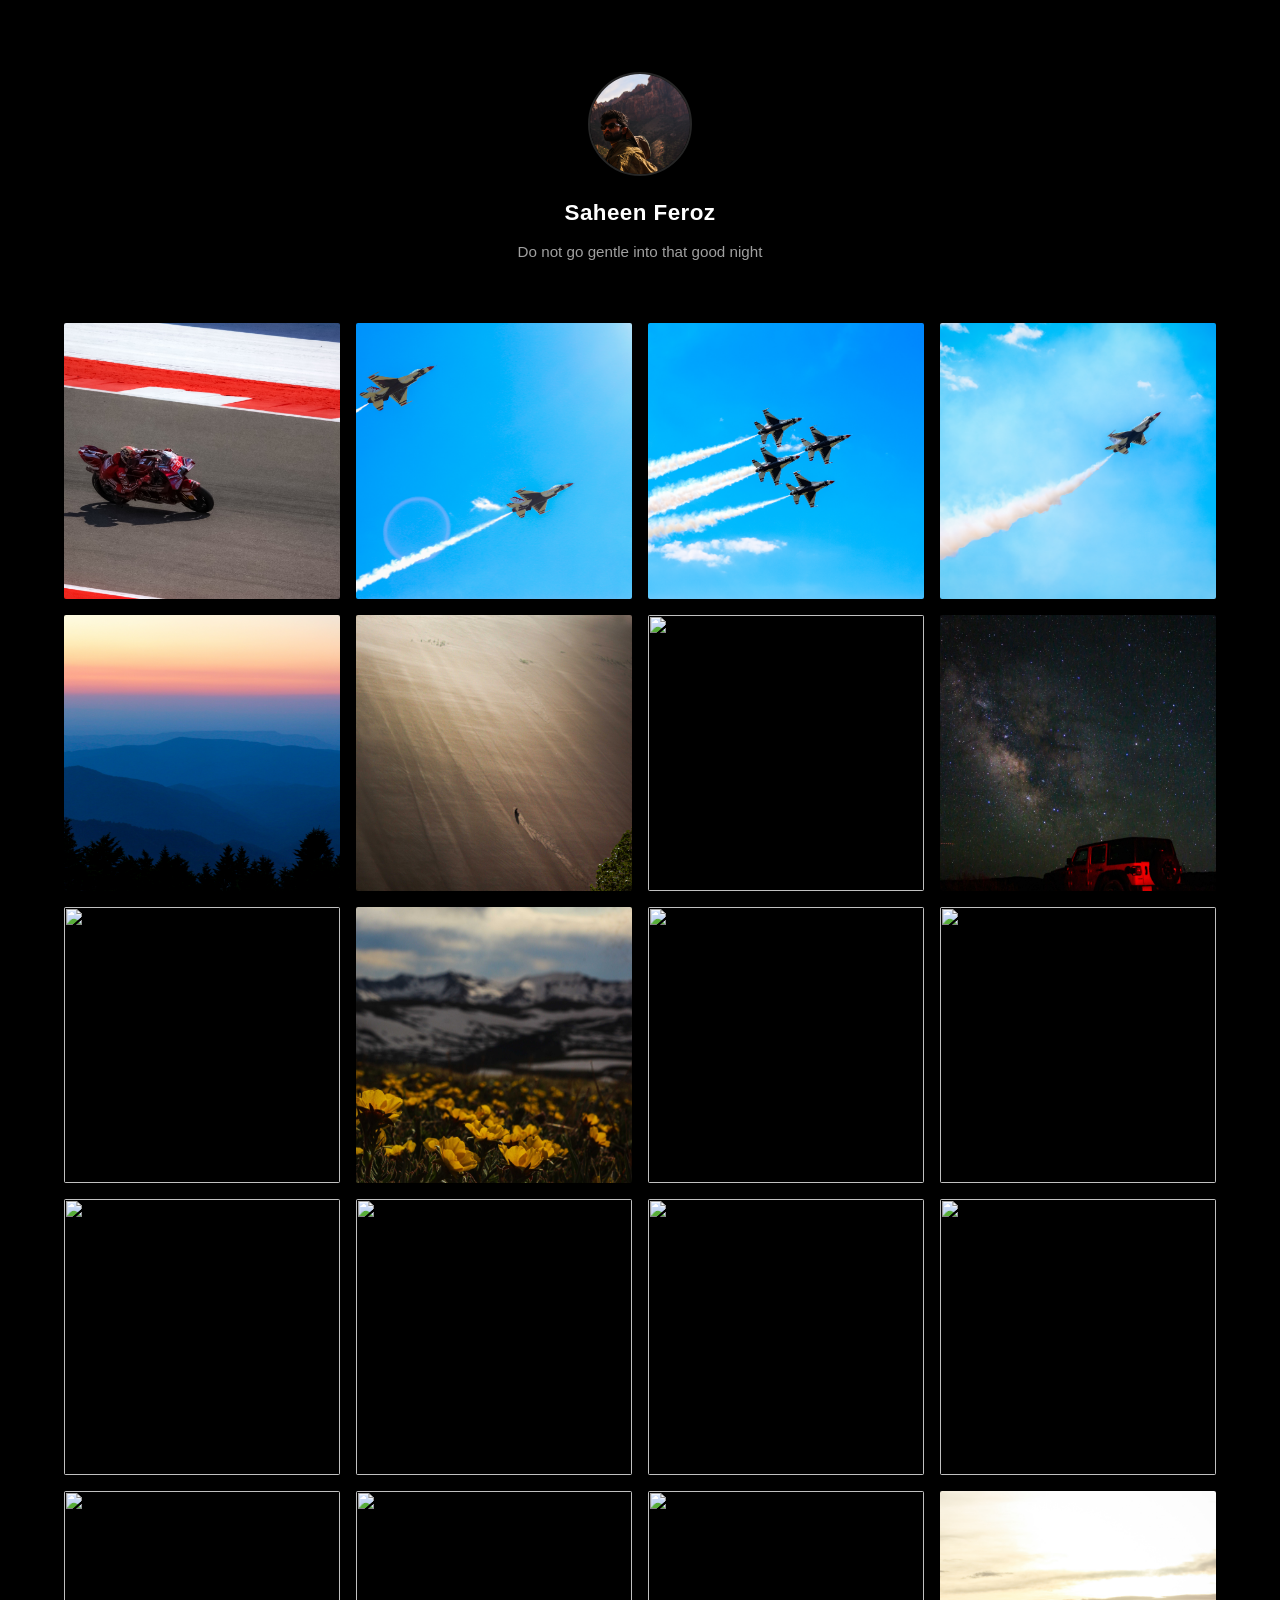
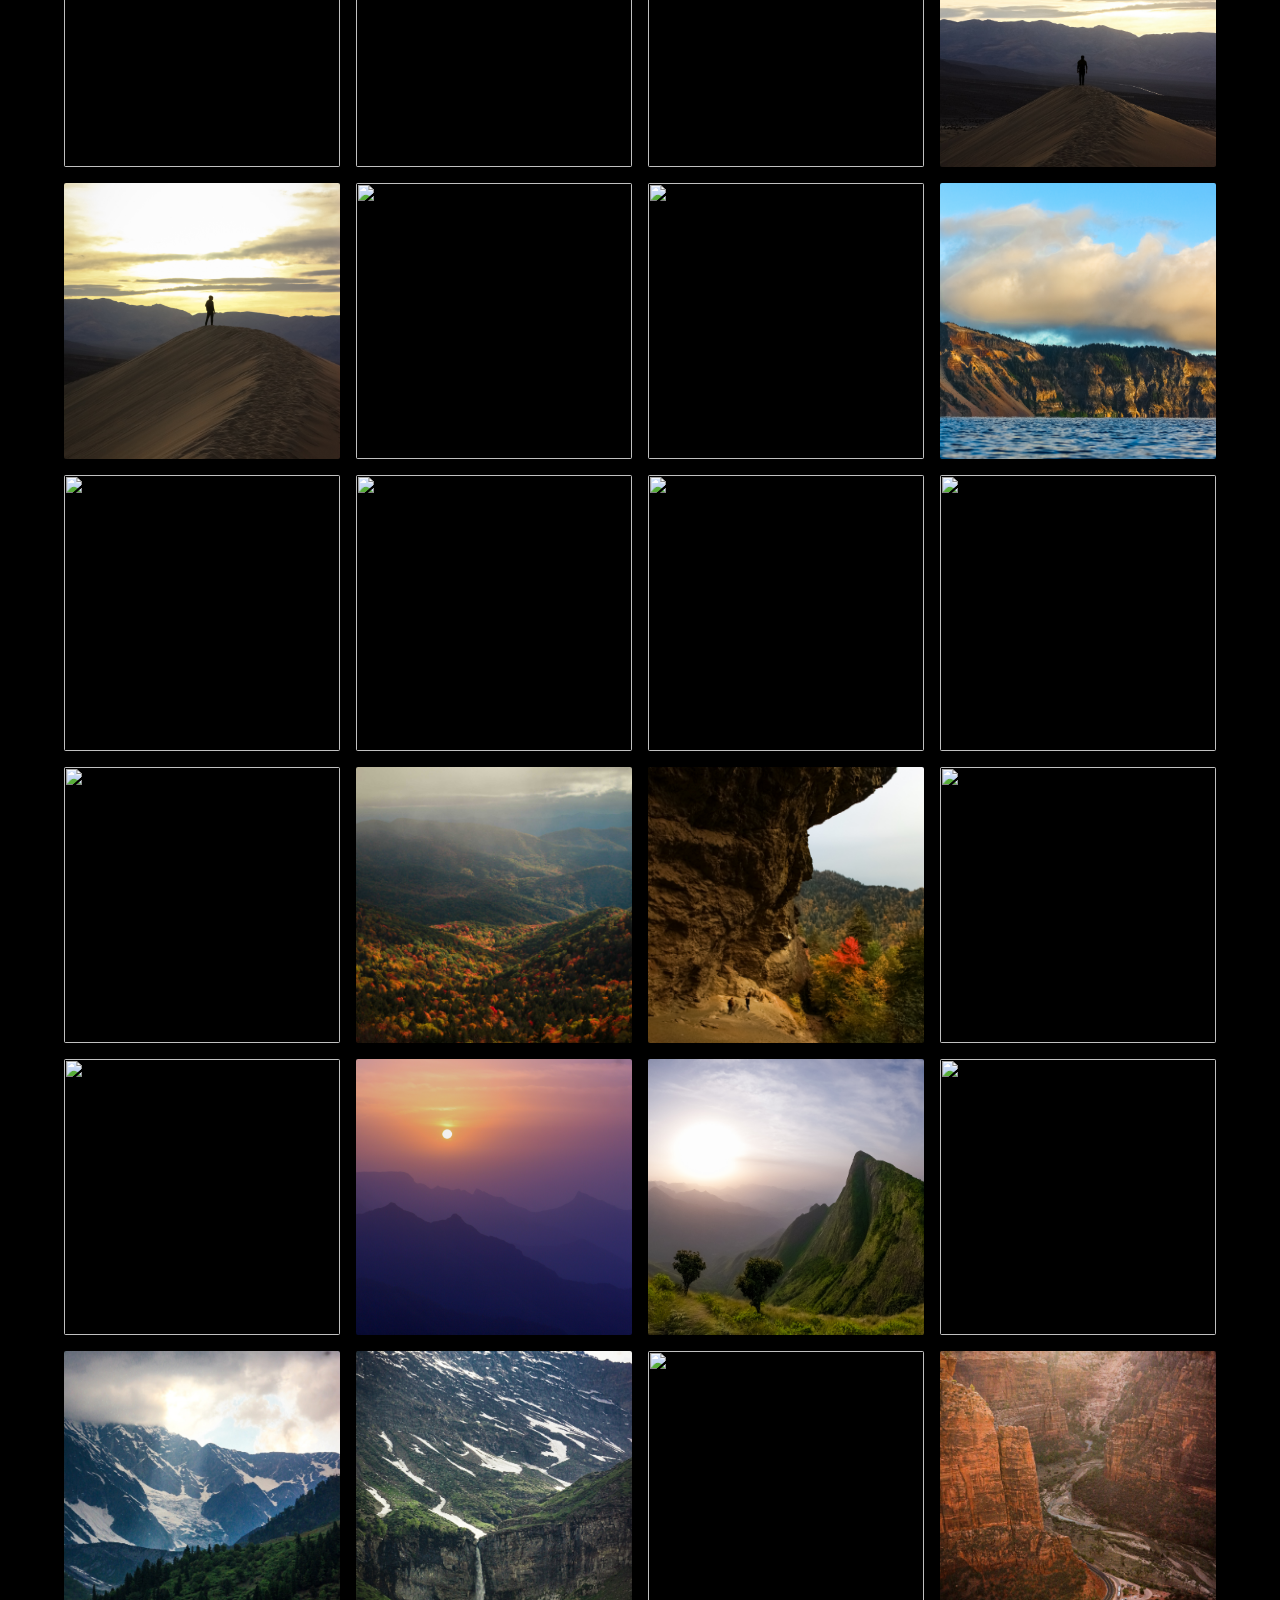
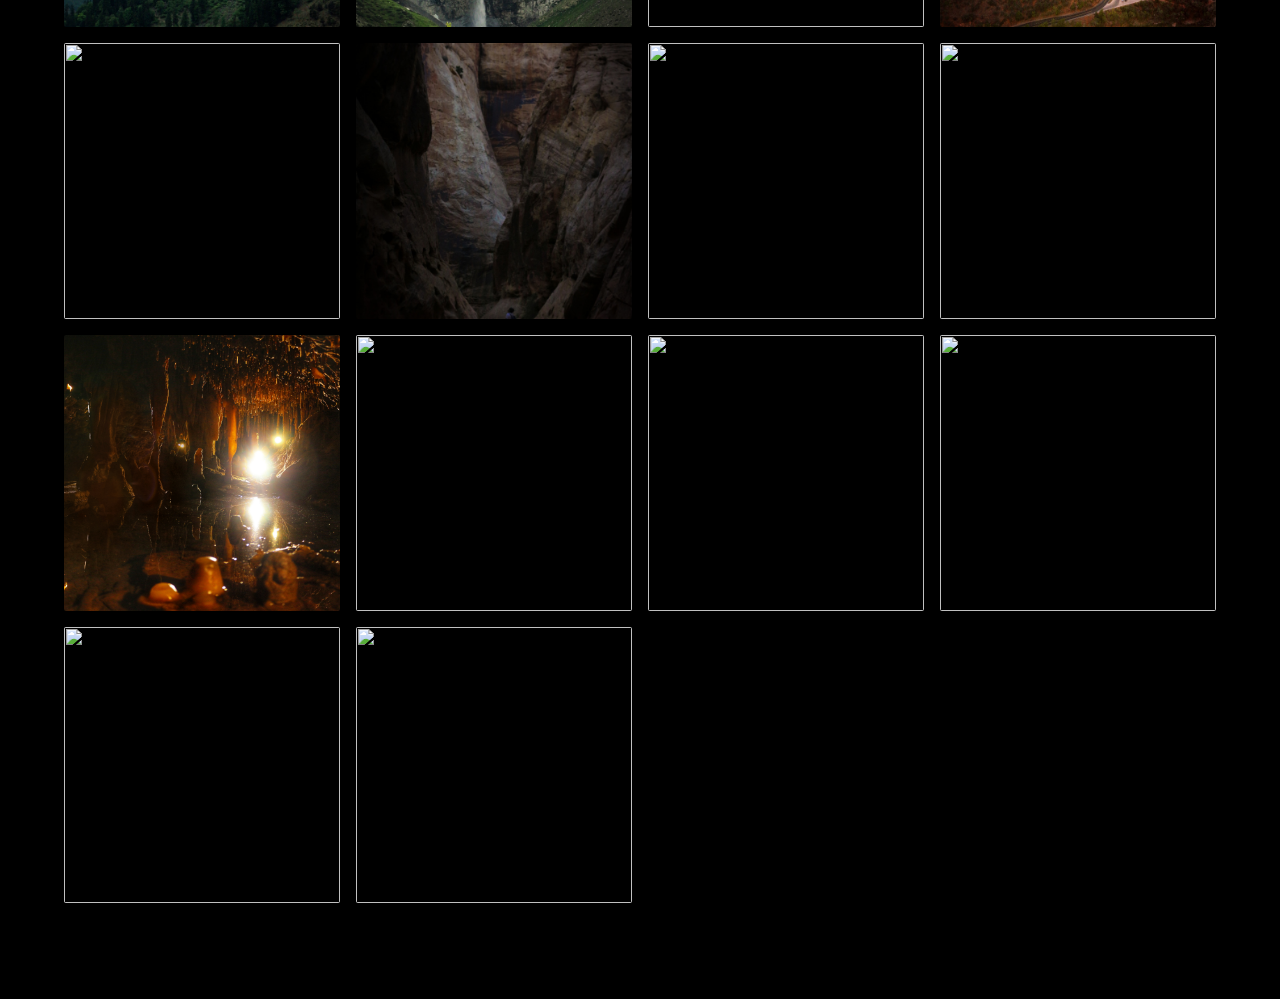
==== index.html @ 4313008b "Update lightbox caption to include 'is-empty' class" ====
<!DOCTYPE html>
<html lang="en">
<head>
  <meta charset="UTF-8">
  <meta name="viewport" content="width=device-width, initial-scale=1.0">
  <title>Photography Portfolio</title>
  <link rel="stylesheet" href="style.css">
</head>
<body>

  <header class="profile-header">
    <img class="avatar" id="avatar" src="" alt="Profile photo">
    <h1 class="name" id="profile-name"></h1>
    <p class="tagline" id="profile-tagline"></p>
  </header>

  <main>
    <div class="photo-grid" id="photo-grid"></div>
  </main>

  <div class="lightbox" id="lightbox" role="dialog" aria-modal="true" aria-label="Photo viewer">
    <button class="lightbox-close" id="lightbox-close" aria-label="Close">&times;</button>
    <button class="lightbox-nav lightbox-prev" id="lightbox-prev" aria-label="Previous photo">&#8249;</button>
    <button class="lightbox-nav lightbox-next" id="lightbox-next" aria-label="Next photo">&#8250;</button>
    <div class="lightbox-content">
      <img class="lightbox-img" id="lightbox-img" src="" alt="">
      <div class="lightbox-details">
        <p class="lightbox-caption is-empty" id="lightbox-caption"></p>
        <div class="lightbox-meta">
          <span class="lightbox-location" id="lightbox-location">
            <svg class="pin-icon" viewBox="0 0 24 24" fill="none" stroke="currentColor" stroke-width="2" stroke-linecap="round" stroke-linejoin="round"><path d="M21 10c0 7-9 13-9 13s-9-6-9-13a9 9 0 0 1 18 0z"/><circle cx="12" cy="10" r="3"/></svg>
            <span id="lightbox-location-text"></span>
          </span>
          <span class="lightbox-date" id="lightbox-date"></span>
        </div>
      </div>
    </div>
  </div>

  <script src="script.js"></script>
</body>
</html>
---- style.css ----
*,
*::before,
*::after {
  margin: 0;
  padding: 0;
  box-sizing: border-box;
}

:root {
  --cols: 3;
  --grid-gap: 16px;
  --page-gutter: 24px;
  --bg: #000000;
  --text-primary: #ffffff;
  --text-secondary: #a0a0a0;
  --lightbox-bg: rgba(0, 0, 0, 0.95);
}

html {
  scroll-behavior: smooth;
}

body {
  background-color: var(--bg);
  color: var(--text-primary);
  font-family: -apple-system, BlinkMacSystemFont, "Segoe UI", Roboto,
    Helvetica, Arial, sans-serif;
  line-height: 1.5;
  min-height: 100vh;
  -webkit-font-smoothing: antialiased;
}

/* ---- Profile Header ---- */

.profile-header {
  display: flex;
  flex-direction: column;
  align-items: center;
  padding: 72px var(--page-gutter) 52px;
  max-width: 1200px;
  margin-inline: auto;
  width: 100%;
  text-align: center;
}

.avatar {
  width: 104px;
  height: 104px;
  border-radius: 50%;
  object-fit: cover;
  border: 2px solid rgba(255, 255, 255, 0.15);
  margin-bottom: 20px;
}

.name {
  font-size: 1.4rem;
  font-weight: 600;
  letter-spacing: 0.02em;
}

.tagline {
  font-size: 0.95rem;
  color: var(--text-secondary);
  margin-top: 10px;
  max-width: 28em;
  text-align: center;
  line-height: 1.55;
}

/* ---- Photo Grid ---- */

main {
  max-width: 1200px;
  margin: 0 auto;
  padding: 8px var(--page-gutter) 96px;
}

.photo-grid {
  display: grid;
  grid-template-columns: repeat(var(--cols), 1fr);
  gap: var(--grid-gap);
}

.grid-item {
  position: relative;
  aspect-ratio: 1 / 1;
  overflow: hidden;
  cursor: pointer;
  border-radius: 2px;
}

.grid-item img {
  width: 100%;
  height: 100%;
  object-fit: cover;
  display: block;
  opacity: 0;
  transition: opacity 0.5s ease, transform 0.2s ease, filter 0.2s ease;
}

.grid-item.is-loaded img {
  opacity: 1;
}

.grid-item:hover img {
  transform: scale(1.03);
  filter: brightness(1.15);
}

@media (prefers-reduced-motion: reduce) {
  .grid-item img {
    opacity: 1;
    transition: transform 0.2s ease, filter 0.2s ease;
  }
}

/* ---- Lightbox ---- */

.lightbox {
  position: fixed;
  inset: 0;
  z-index: 1000;
  background: var(--lightbox-bg);
  display: flex;
  align-items: center;
  justify-content: center;
  overflow-y: auto;
  overscroll-behavior: contain;
  padding: 56px 16px 32px;
  opacity: 0;
  visibility: hidden;
  transition: opacity 0.25s ease, visibility 0.25s ease;
}

.lightbox.active {
  opacity: 1;
  visibility: visible;
}

.lightbox-content {
  display: flex;
  flex-direction: column;
  align-items: center;
  max-width: 90vw;
  width: min(100%, 90vw);
  flex-shrink: 0;
}

.lightbox-img {
  max-width: 90vw;
  /* Leave room for caption + location/date below (lightbox scrolls if needed) */
  max-height: min(68vh, calc(100dvh - 200px));
  object-fit: contain;
  border-radius: 2px;
  user-select: none;
}

.lightbox-details {
  display: flex;
  flex-direction: column;
  align-items: center;
  gap: 0;
  text-align: center;
  margin-top: 20px;
  padding: 0 20px 8px;
  max-width: 640px;
  width: 100%;
  flex-shrink: 0;
}

.lightbox-caption {
  font-size: 1.05rem;
  font-weight: 500;
  line-height: 1.45;
  color: var(--text-primary);
  margin: 0 0 12px;
  width: 100%;
}

.lightbox-caption.is-empty {
  display: none;
}

.lightbox-meta {
  display: flex;
  align-items: center;
  justify-content: center;
  flex-wrap: wrap;
  gap: 12px 20px;
  color: var(--text-secondary);
  font-size: 0.85rem;
}

.lightbox-location {
  display: inline-flex;
  align-items: center;
  gap: 5px;
}

.pin-icon {
  width: 14px;
  height: 14px;
  flex-shrink: 0;
}

.lightbox-close {
  position: absolute;
  top: 20px;
  right: 24px;
  background: none;
  border: none;
  color: var(--text-primary);
  font-size: 2rem;
  cursor: pointer;
  z-index: 1010;
  line-height: 1;
  opacity: 0.7;
  transition: opacity 0.15s ease;
  padding: 4px 8px;
}

.lightbox-close:hover {
  opacity: 1;
}

.lightbox-nav {
  position: absolute;
  top: 50%;
  transform: translateY(-50%);
  background: none;
  border: none;
  color: var(--text-primary);
  font-size: 3rem;
  cursor: pointer;
  z-index: 1010;
  opacity: 0.5;
  transition: opacity 0.15s ease;
  padding: 8px 16px;
  line-height: 1;
  user-select: none;
}

.lightbox-nav:hover {
  opacity: 1;
}

.lightbox-prev {
  left: 12px;
}

.lightbox-next {
  right: 12px;
}

/* ---- Responsive ---- */

@media (max-width: 1199px) {
  .photo-grid {
    --cols: min(var(--cols-cfg, 3), 3);
  }
}

@media (max-width: 899px) {
  .photo-grid {
    --cols: 2;
  }
}

@media (max-width: 599px) {
  :root {
    --page-gutter: 18px;
    --grid-gap: 14px;
  }

  .photo-grid {
    --cols: 1;
  }

  .profile-header {
    padding: 48px var(--page-gutter) 40px;
    text-align: center;
  }

  .avatar {
    width: 96px;
    height: 96px;
    margin-bottom: 18px;
  }

  .name {
    font-size: 1.2rem;
  }

  main {
    padding: 4px var(--page-gutter) 72px;
  }

  .lightbox-nav {
    font-size: 2rem;
    padding: 8px 10px;
  }

  .lightbox-img {
    max-height: min(52vh, calc(100dvh - 220px));
  }
}

/* Hide scrollbar when lightbox is open */
body.lightbox-open {
  overflow: hidden;
}
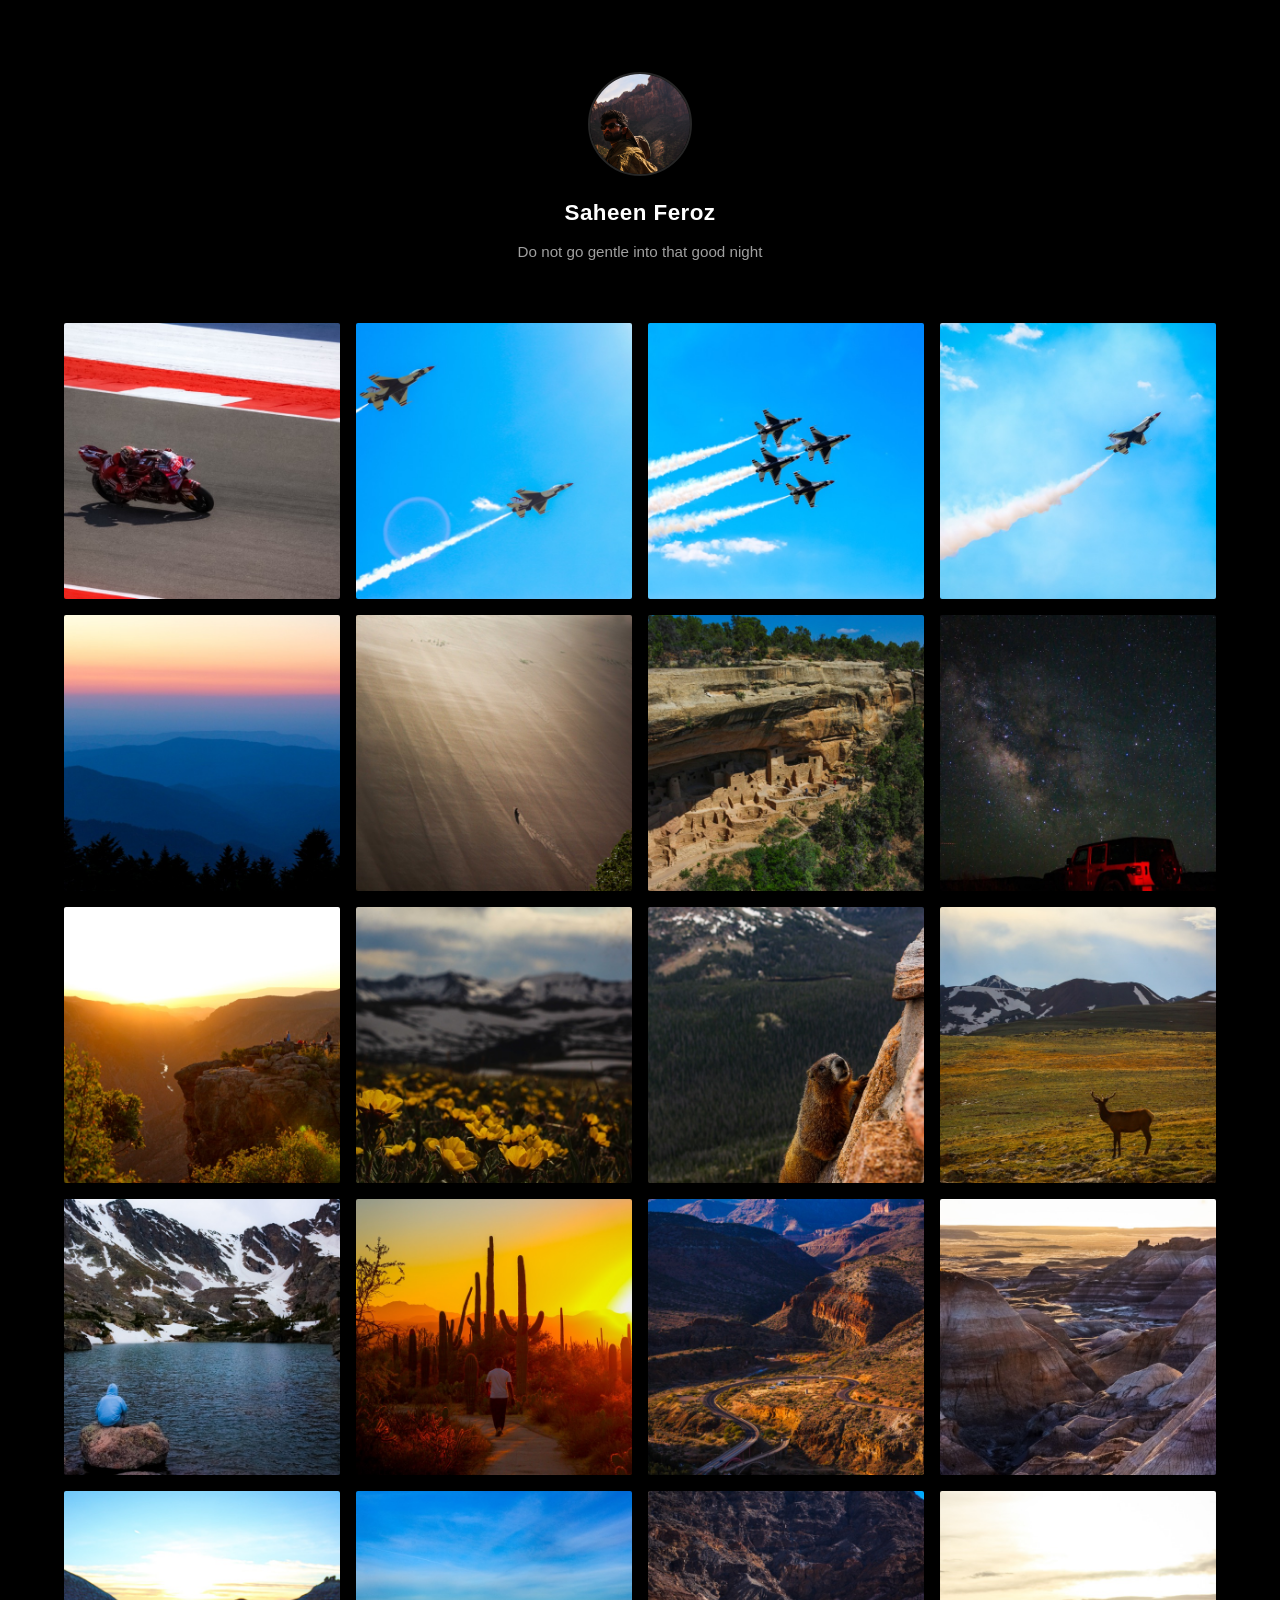
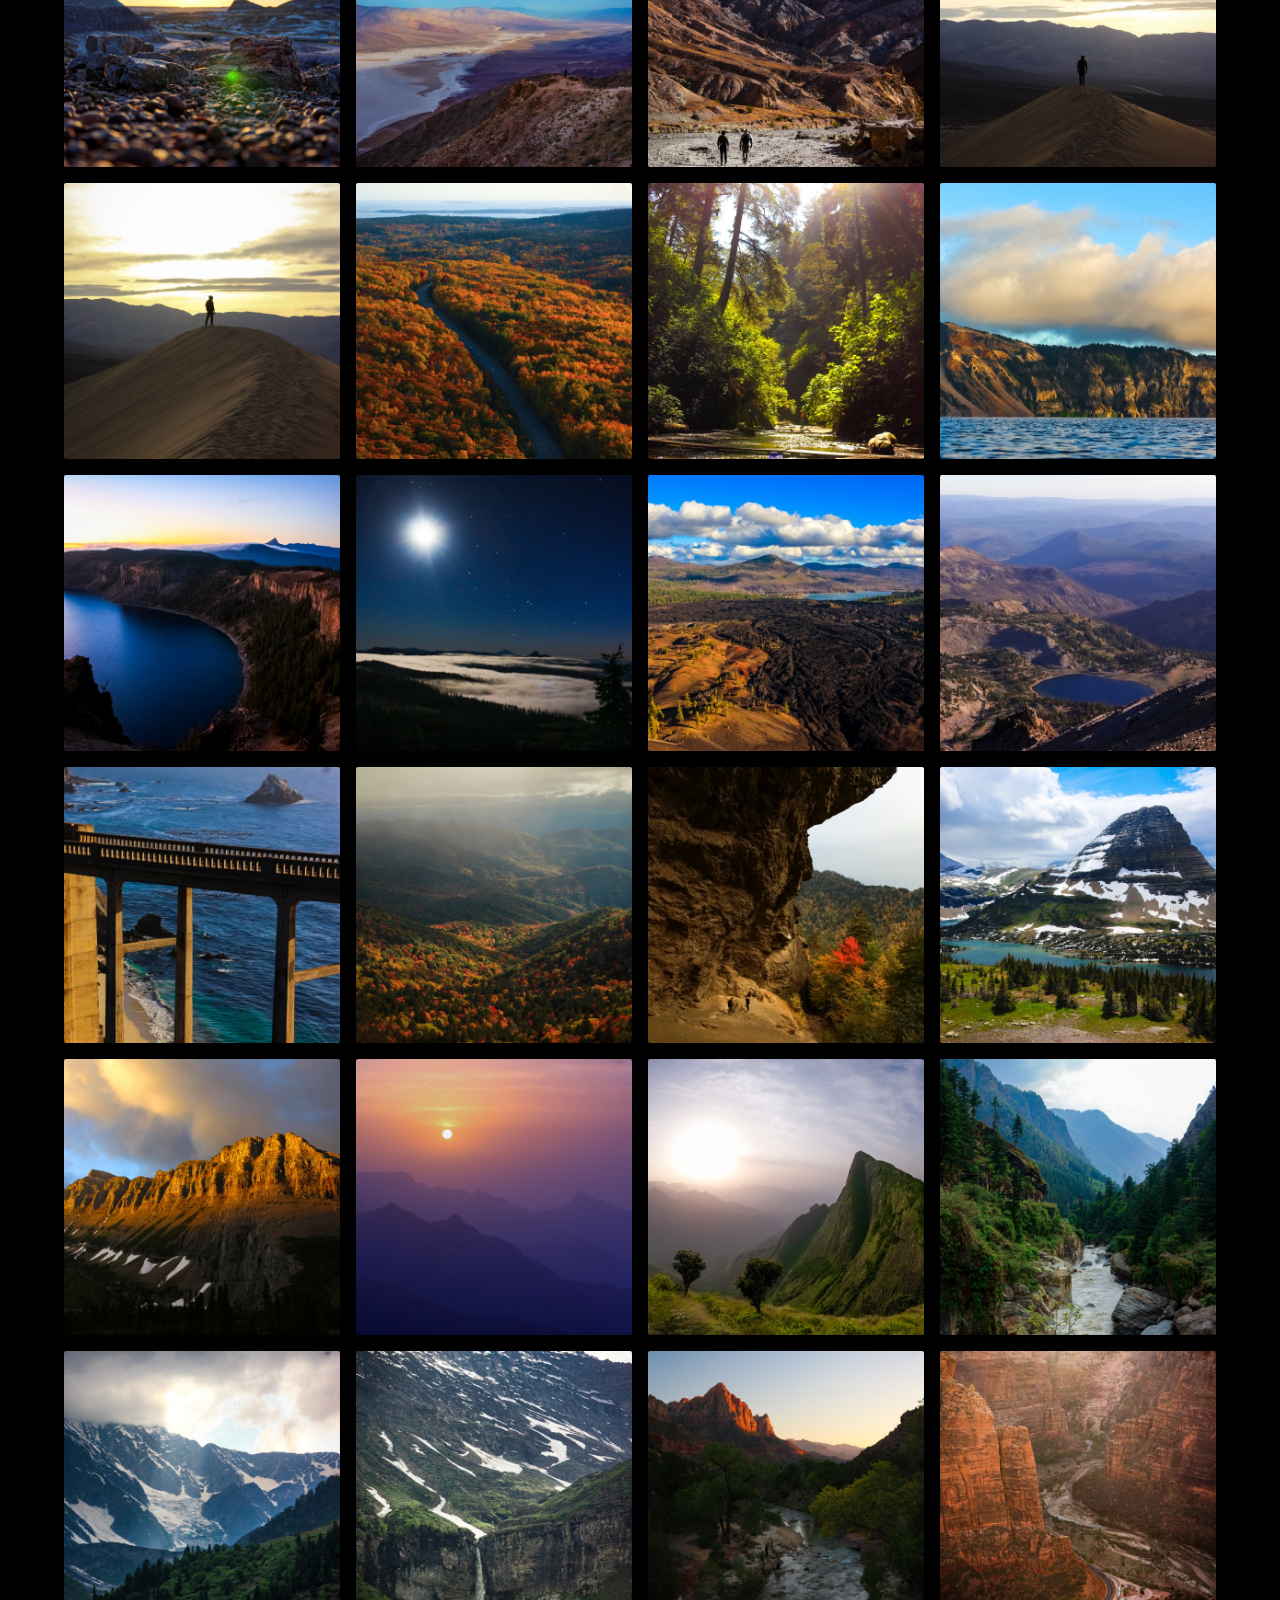
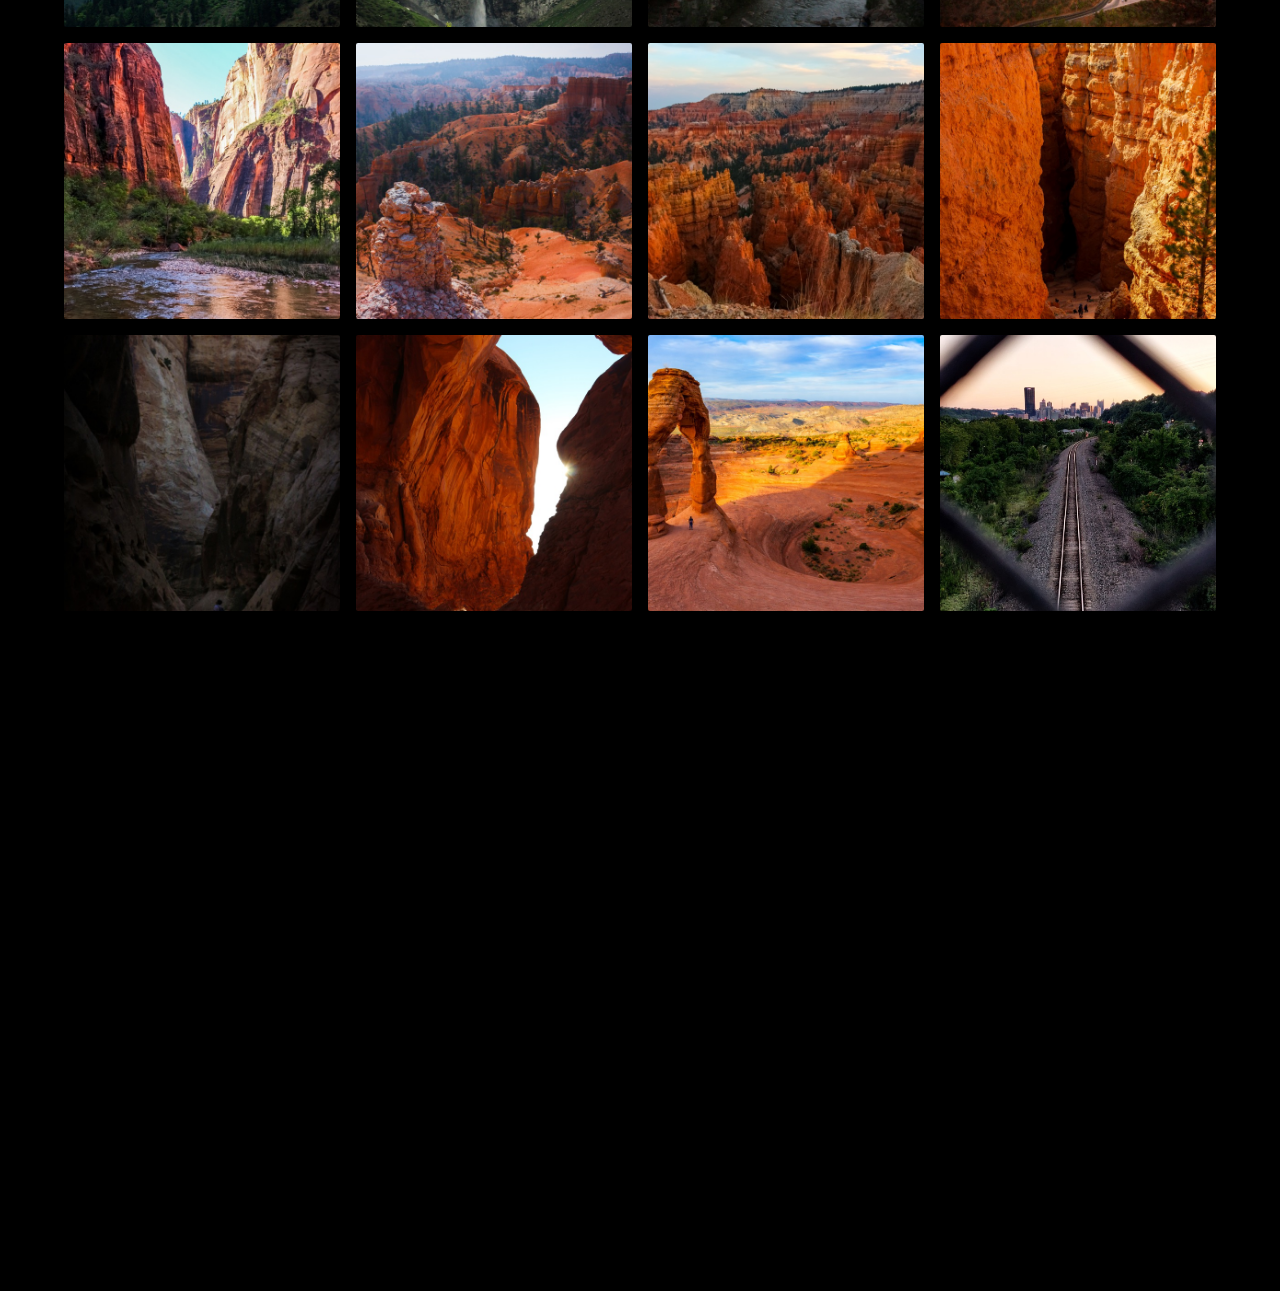
==== commit 562c80aa: "Add Google site verification meta tag" ====
--- a/index.html
+++ b/index.html
@@ -3,6 +3,7 @@
 <head>
   <meta charset="UTF-8">
   <meta name="viewport" content="width=device-width, initial-scale=1.0">
+  <meta name="google-site-verification" content="91hWo-KLIf22Oe8DgepBPAW7Q3AsirZHLwAqaSBdHmA" />
   <title>Photography Portfolio</title>
   <link rel="stylesheet" href="style.css">
 </head>
--- a/style.css
+++ b/style.css
@@ -95,10 +95,11 @@
   object-fit: cover;
   display: block;
   opacity: 0;
-  transition: opacity 0.5s ease, transform 0.2s ease, filter 0.2s ease;
-}
-
-.grid-item.is-loaded img {
+  transition: opacity 0.55s ease, transform 0.2s ease, filter 0.2s ease;
+}
+
+/* Fade in once the image has loaded *and* the tile has entered the viewport */
+.grid-item.is-loaded.is-revealed img {
   opacity: 1;
 }
 
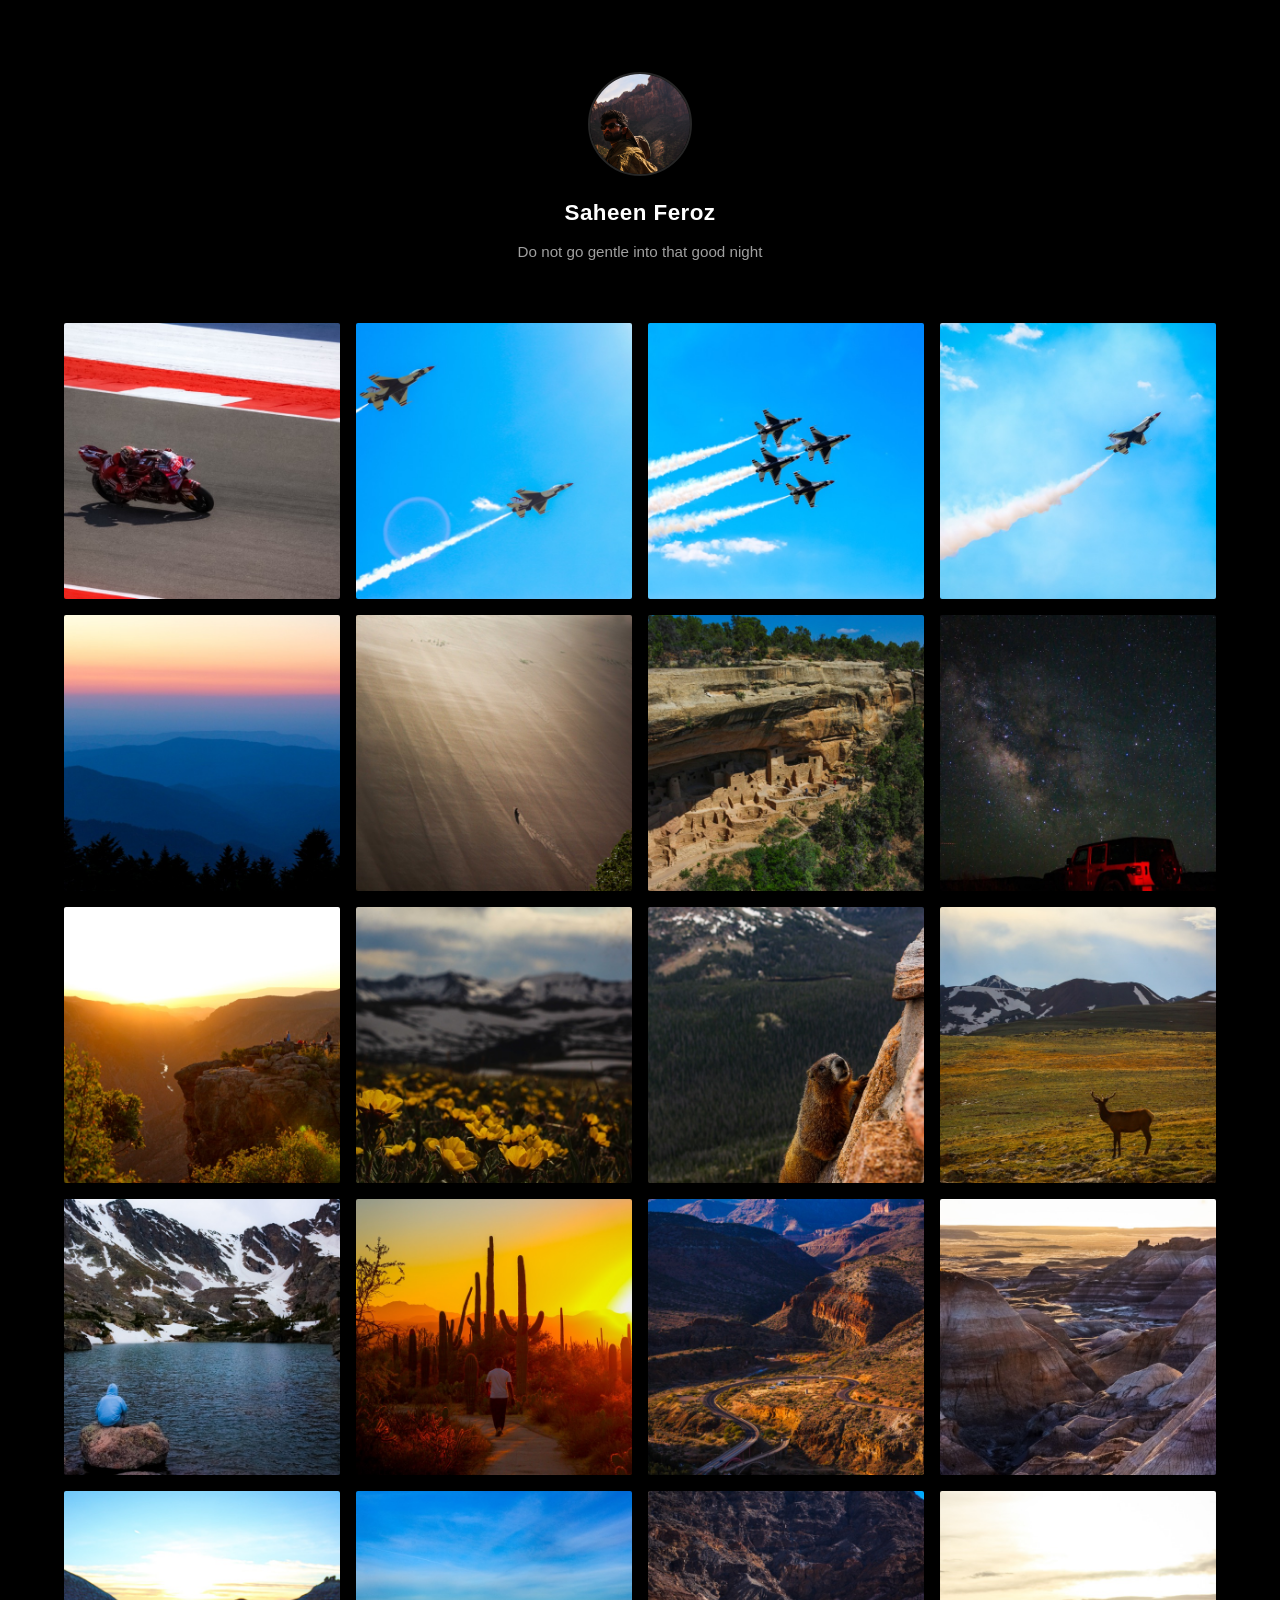
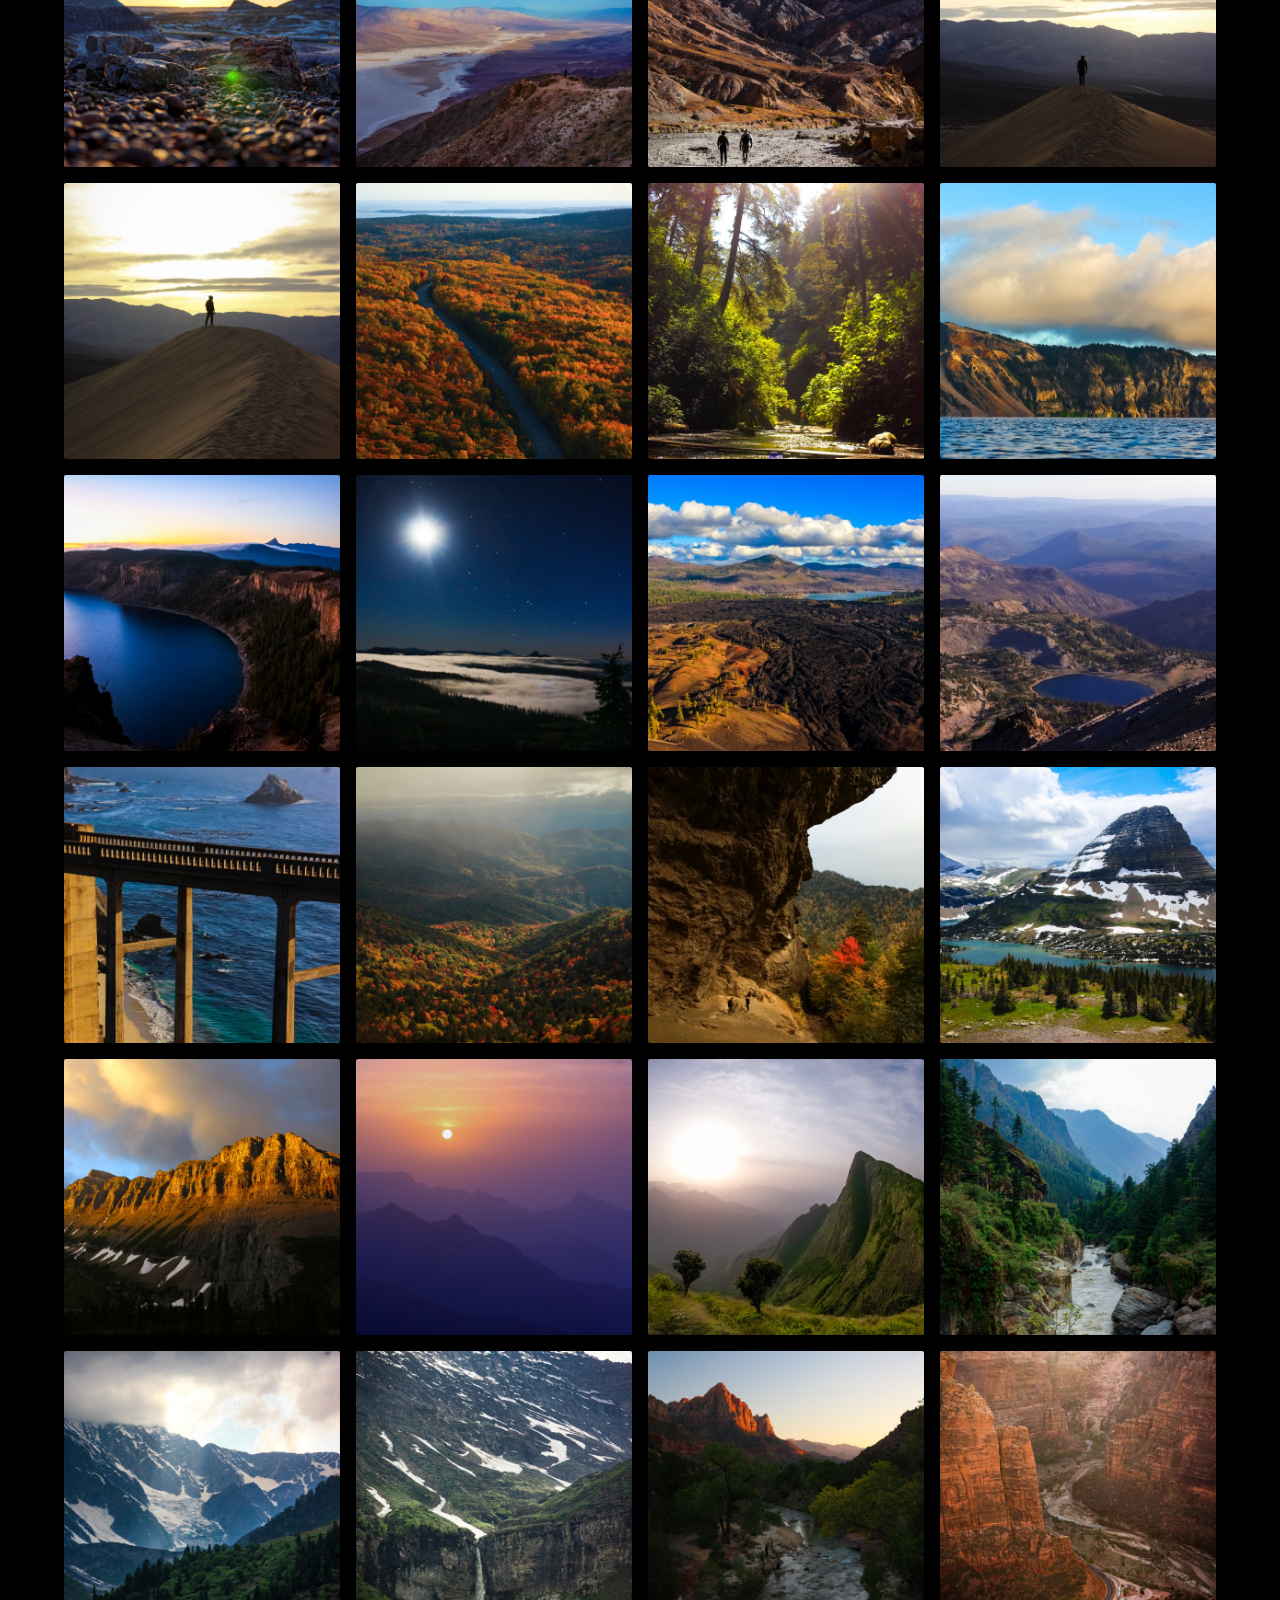
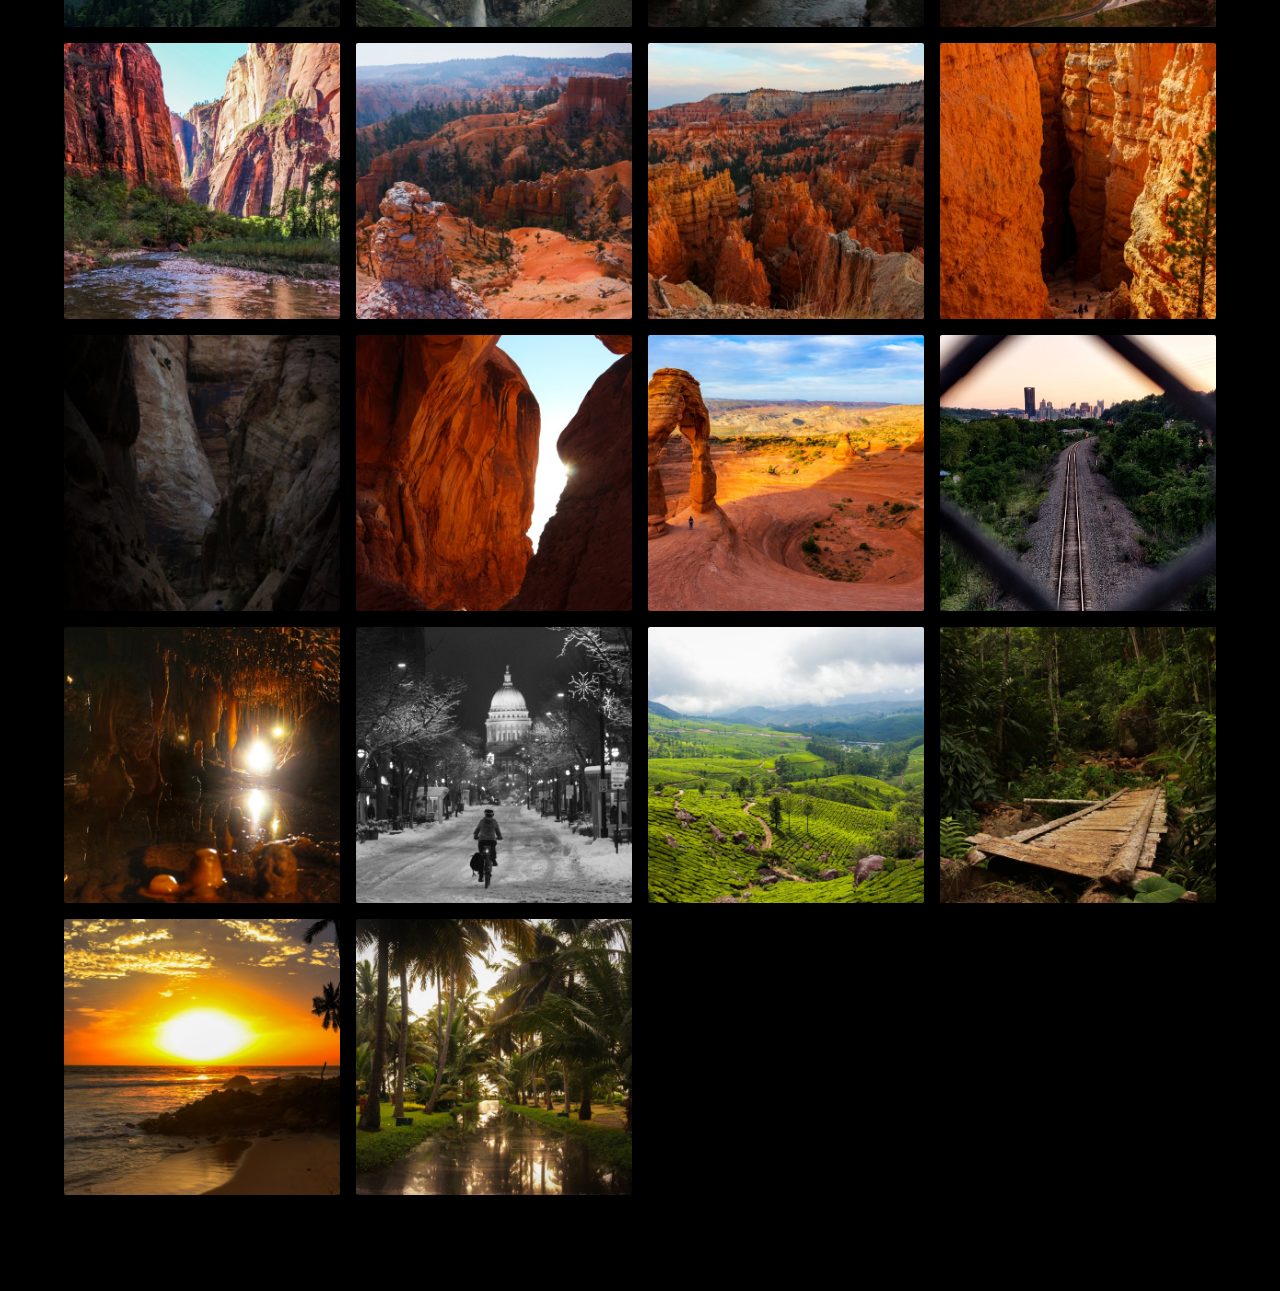
==== commit ad6d8851: "Revise title and add SEO meta tags Updated the title and added meta tags for SEO and social media." ====
--- a/index.html
+++ b/index.html
@@ -4,14 +4,22 @@
   <meta charset="UTF-8">
   <meta name="viewport" content="width=device-width, initial-scale=1.0">
   <meta name="google-site-verification" content="91hWo-KLIf22Oe8DgepBPAW7Q3AsirZHLwAqaSBdHmA" />
-  <title>Photography Portfolio</title>
+  <title>Saheen Feroz — Photography</title>
+  <meta name="description" content="Photography portfolio by Saheen Feroz." />
+  <link rel="canonical" href="https://saheenferoz.github.io/" />
+  <meta property="og:type" content="website" />
+  <meta property="og:url" content="https://saheenferoz.github.io/" />
+  <meta property="og:title" content="Saheen Feroz — Photography" />
+  <meta property="og:description" content="Photography portfolio by Saheen Feroz." />
+  <meta property="og:image" content="https://saheenferoz.github.io/avatar.jpg" />
+  <meta name="twitter:card" content="summary_large_image" />
   <link rel="stylesheet" href="style.css">
 </head>
 <body>
 
   <header class="profile-header">
     <img class="avatar" id="avatar" src="" alt="Profile photo">
-    <h1 class="name" id="profile-name"></h1>
+    <h1 class="name" id="profile-name">Saheen Feroz</h1>
     <p class="tagline" id="profile-tagline"></p>
   </header>
 
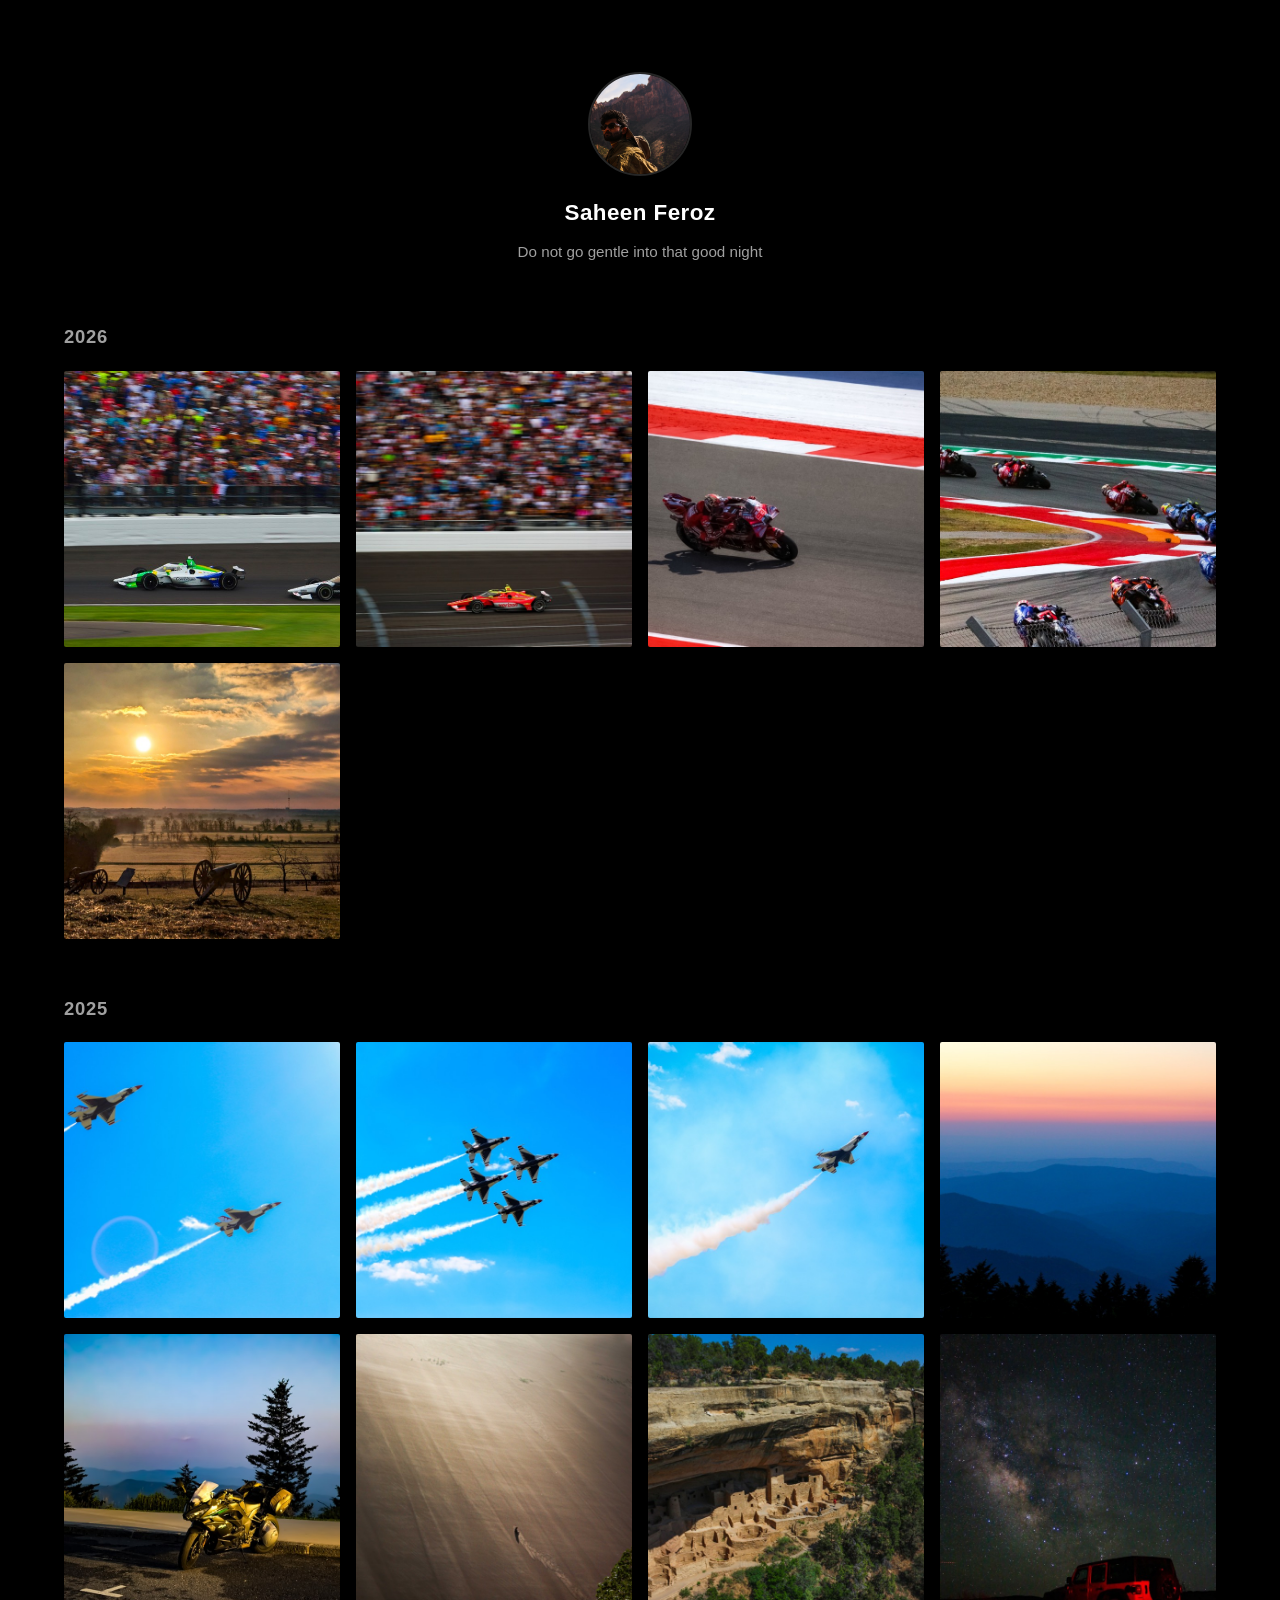
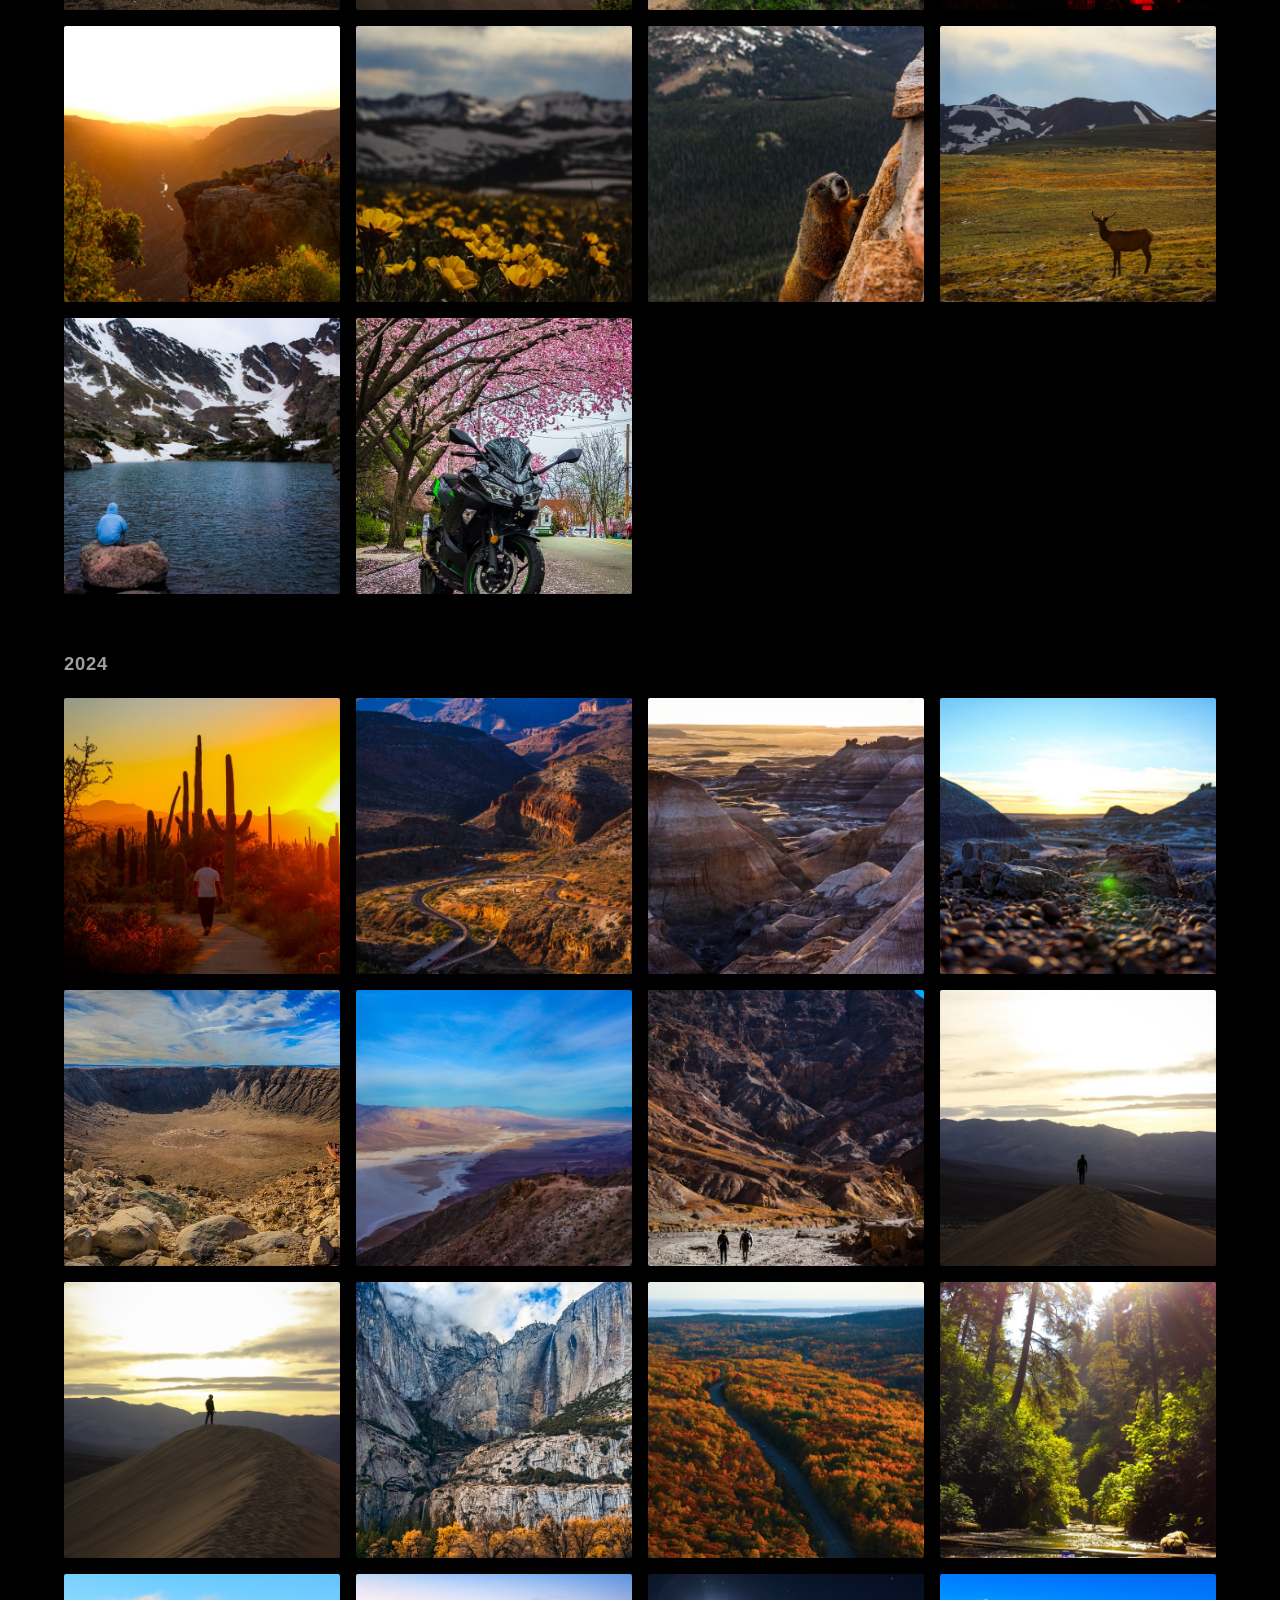
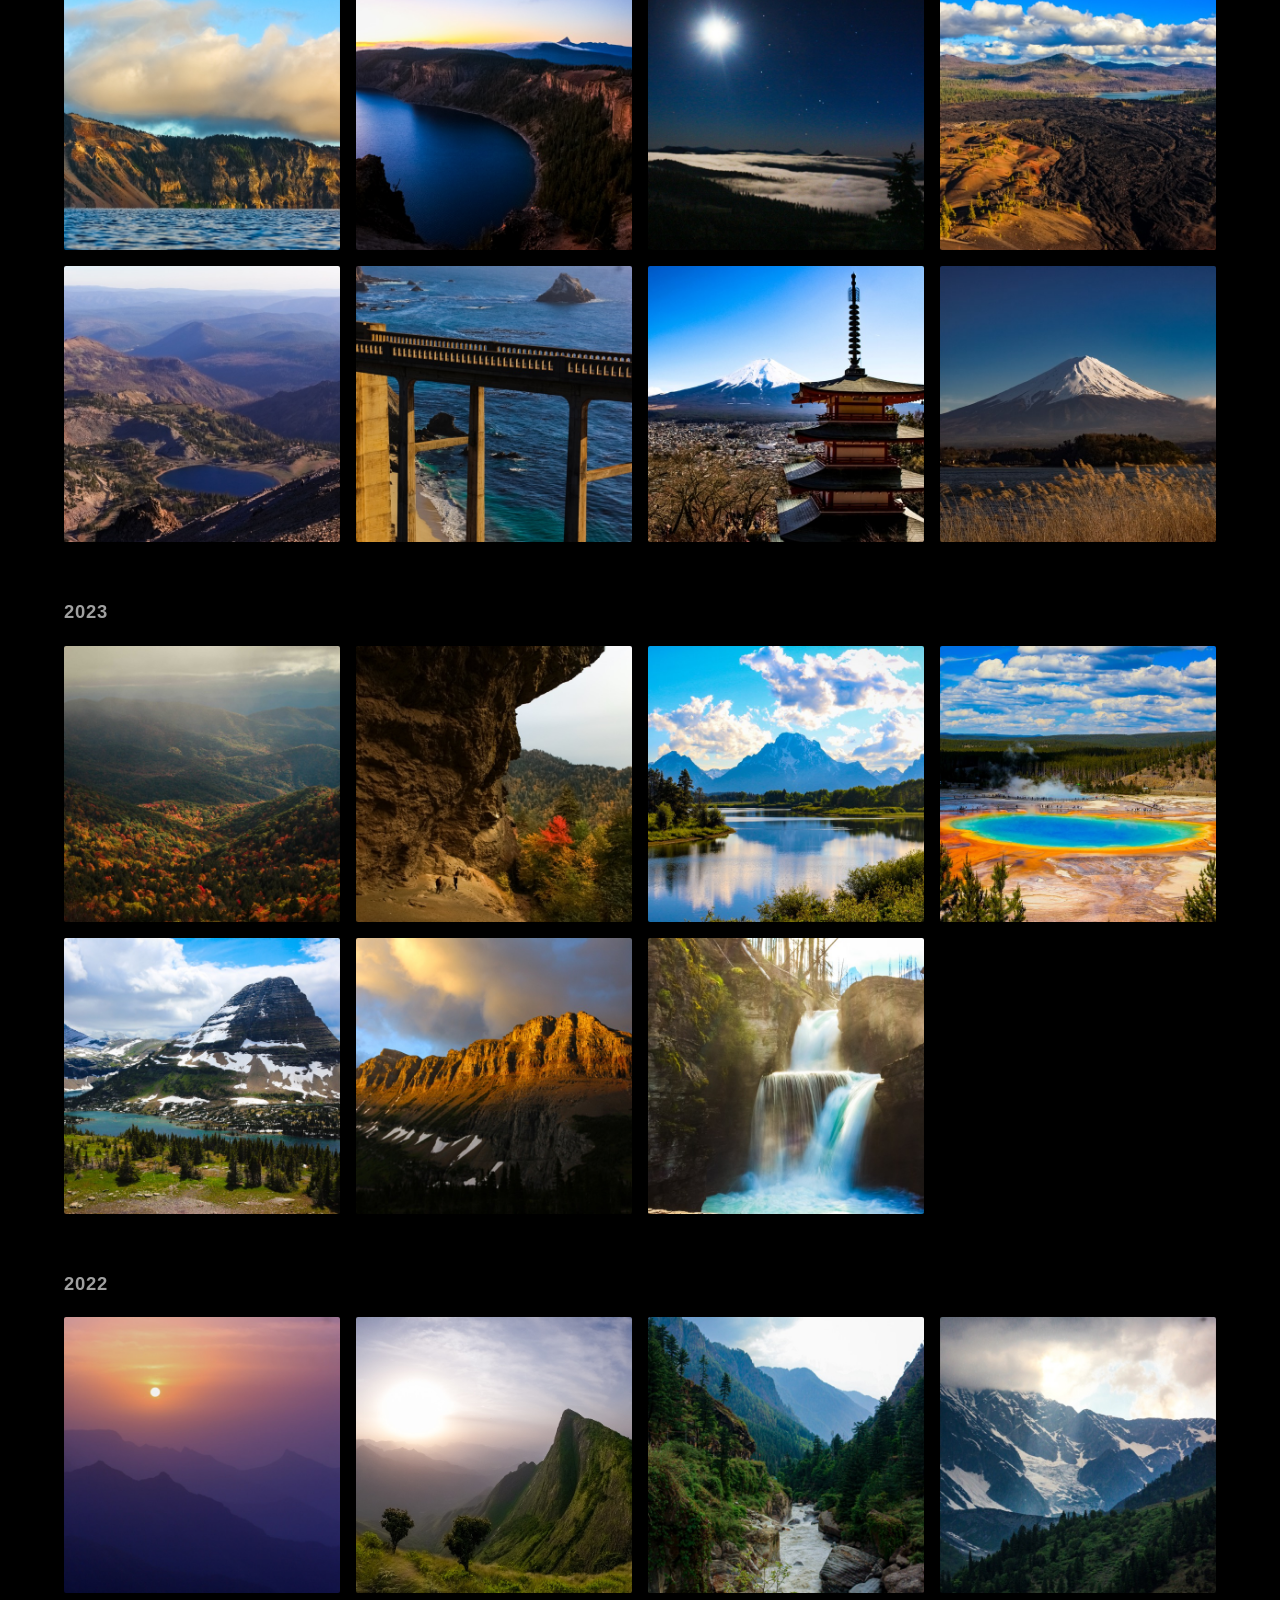
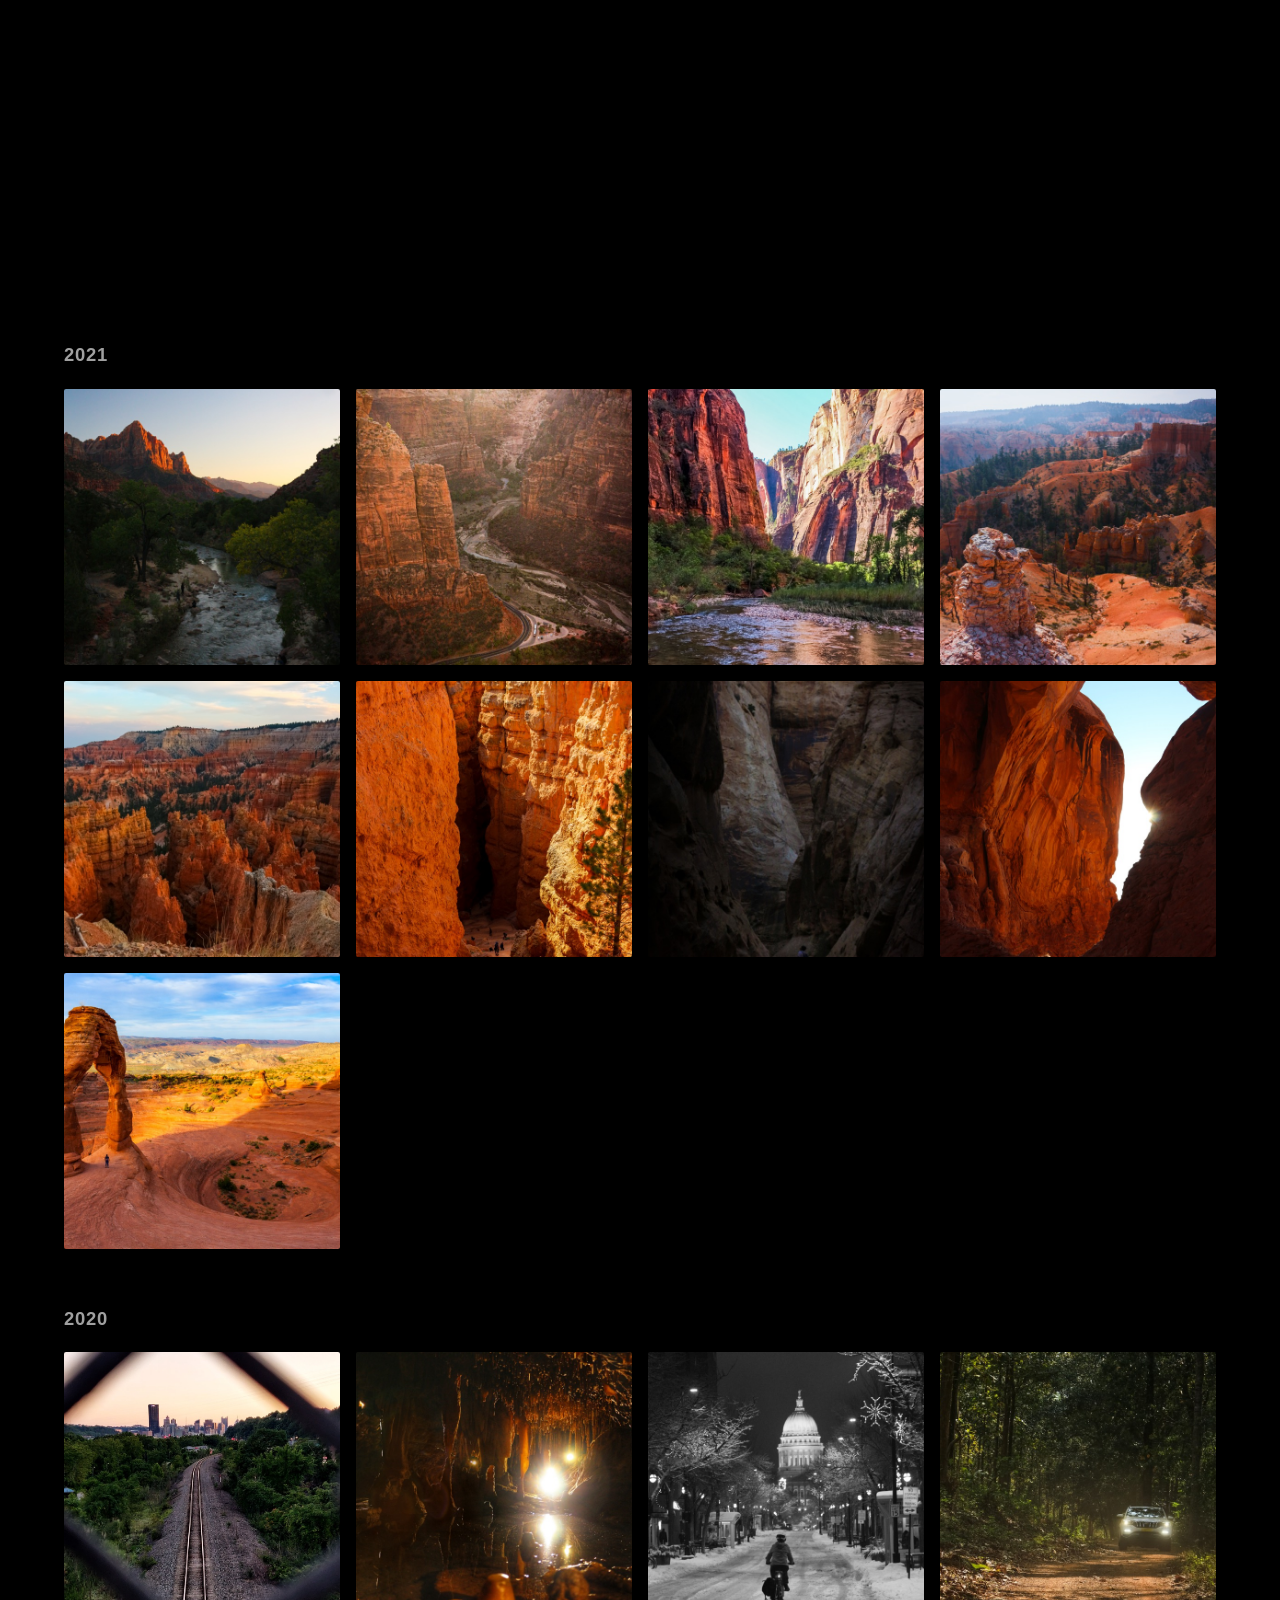
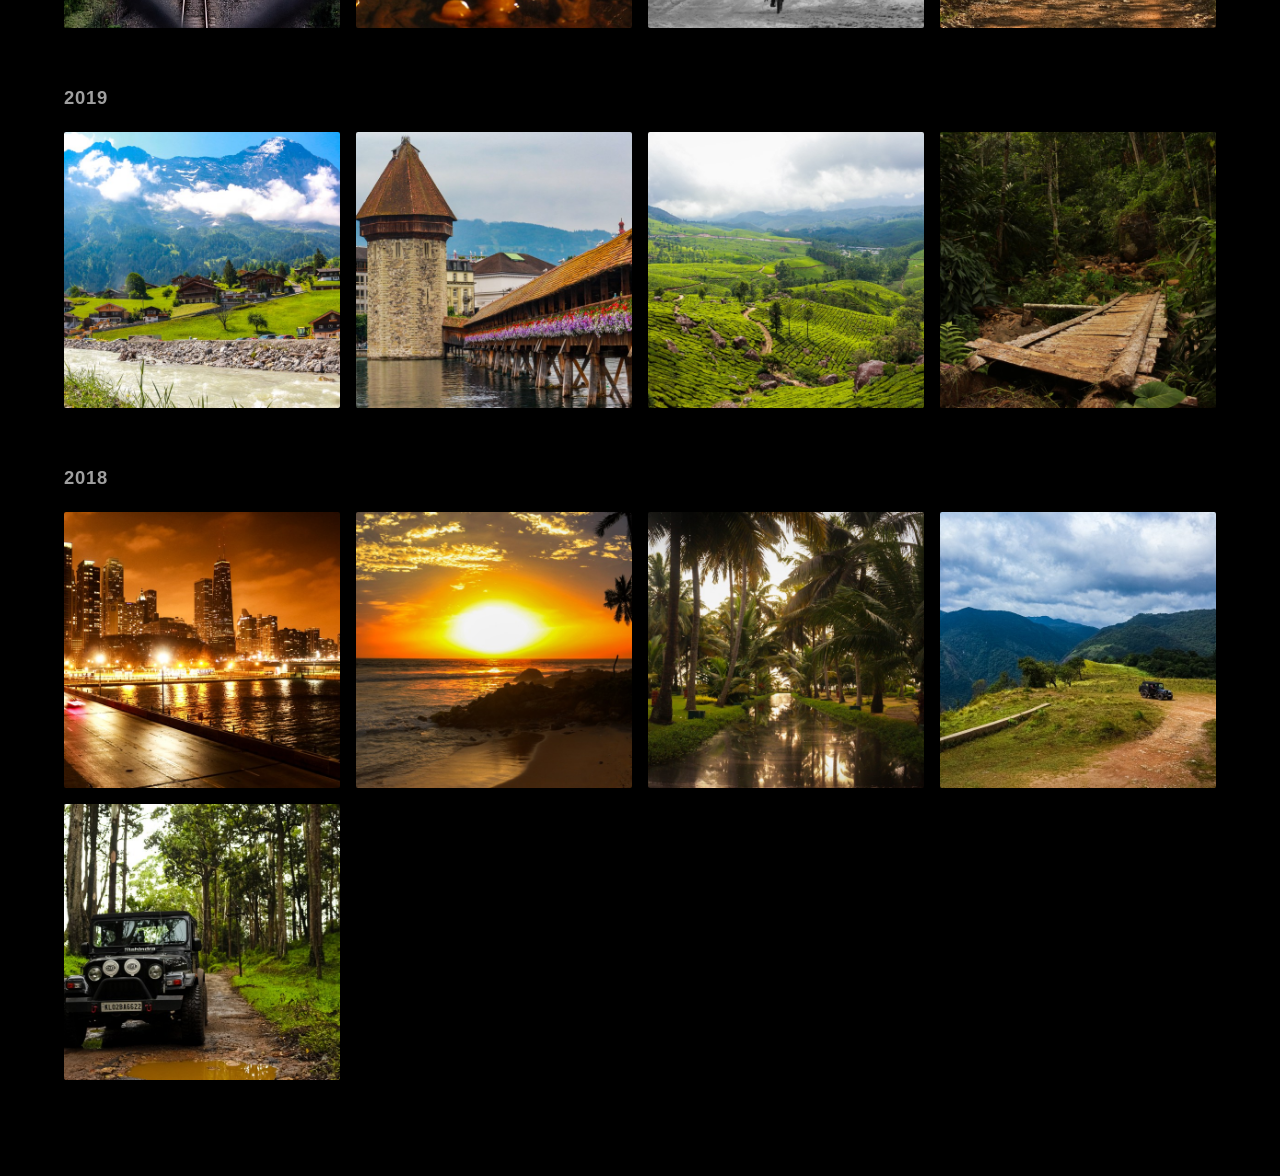
==== commit 1bed1556: "Update hover and categorize by year" ====
--- a/index.html
+++ b/index.html
@@ -24,7 +24,7 @@
   </header>
 
   <main>
-    <div class="photo-grid" id="photo-grid"></div>
+    <div class="photo-gallery" id="photo-gallery"></div>
   </main>
 
   <div class="lightbox" id="lightbox" role="dialog" aria-modal="true" aria-label="Photo viewer">
--- a/style.css
+++ b/style.css
@@ -75,6 +75,24 @@
   padding: 8px var(--page-gutter) 96px;
 }
 
+.photo-gallery {
+  display: flex;
+  flex-direction: column;
+  gap: 56px;
+}
+
+.year-section:last-child {
+  margin-bottom: 0;
+}
+
+.year-heading {
+  font-size: 1.15rem;
+  font-weight: 600;
+  letter-spacing: 0.04em;
+  color: var(--text-secondary);
+  margin-bottom: 20px;
+}
+
 .photo-grid {
   display: grid;
   grid-template-columns: repeat(var(--cols), 1fr);
@@ -103,15 +121,74 @@
   opacity: 1;
 }
 
-.grid-item:hover img {
+.grid-item-overlay {
+  position: absolute;
+  inset: 0;
+  display: flex;
+  align-items: center;
+  justify-content: center;
+  padding: 14px;
+  background: rgba(0, 0, 0, 0.58);
+  opacity: 0;
+  transition: opacity 0.2s ease;
+  pointer-events: none;
+}
+
+.grid-item-meta {
+  display: flex;
+  flex-direction: column;
+  align-items: center;
+  gap: 8px;
+  text-align: center;
+  max-width: 100%;
+}
+
+.grid-item-location {
+  display: inline-flex;
+  align-items: flex-start;
+  justify-content: center;
+  gap: 5px;
+  font-size: 0.82rem;
+  font-weight: 500;
+  line-height: 1.35;
+  color: var(--text-primary);
+}
+
+.grid-item-location span:last-child {
+  text-wrap: balance;
+}
+
+.grid-pin-icon {
+  width: 14px;
+  height: 14px;
+  flex-shrink: 0;
+  margin-top: 2px;
+}
+
+.grid-item-date {
+  font-size: 0.78rem;
+  color: rgba(255, 255, 255, 0.82);
+  line-height: 1.3;
+}
+
+.grid-item:hover img,
+.grid-item:focus-visible img {
   transform: scale(1.03);
-  filter: brightness(1.15);
+}
+
+.grid-item:hover .grid-item-overlay,
+.grid-item:focus-visible .grid-item-overlay {
+  opacity: 1;
 }
 
 @media (prefers-reduced-motion: reduce) {
   .grid-item img {
     opacity: 1;
-    transition: transform 0.2s ease, filter 0.2s ease;
+    transition: transform 0.2s ease;
+  }
+
+  .grid-item-overlay {
+    transition: none;
   }
 }
 
@@ -296,6 +373,15 @@
     padding: 4px var(--page-gutter) 72px;
   }
 
+  .photo-gallery {
+    gap: 44px;
+  }
+
+  .year-heading {
+    font-size: 1.05rem;
+    margin-bottom: 16px;
+  }
+
   .lightbox-nav {
     font-size: 2rem;
     padding: 8px 10px;
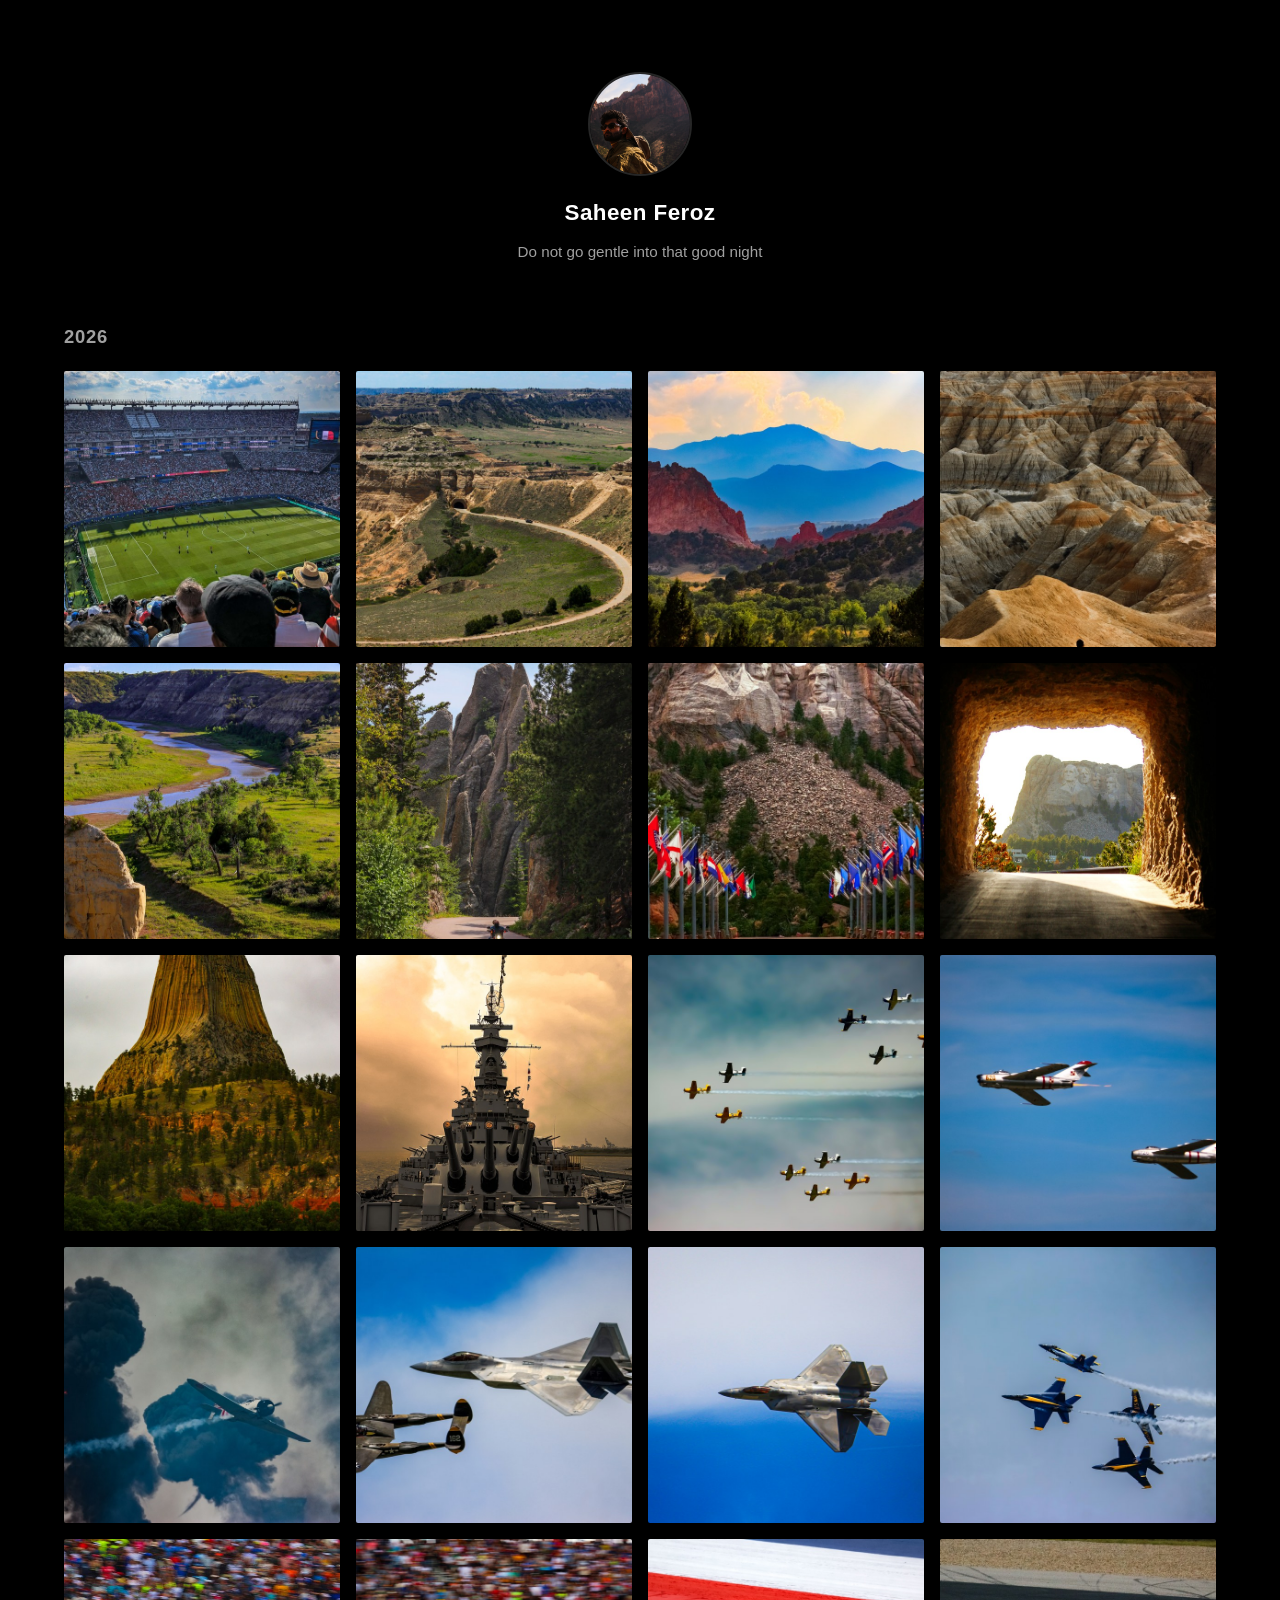
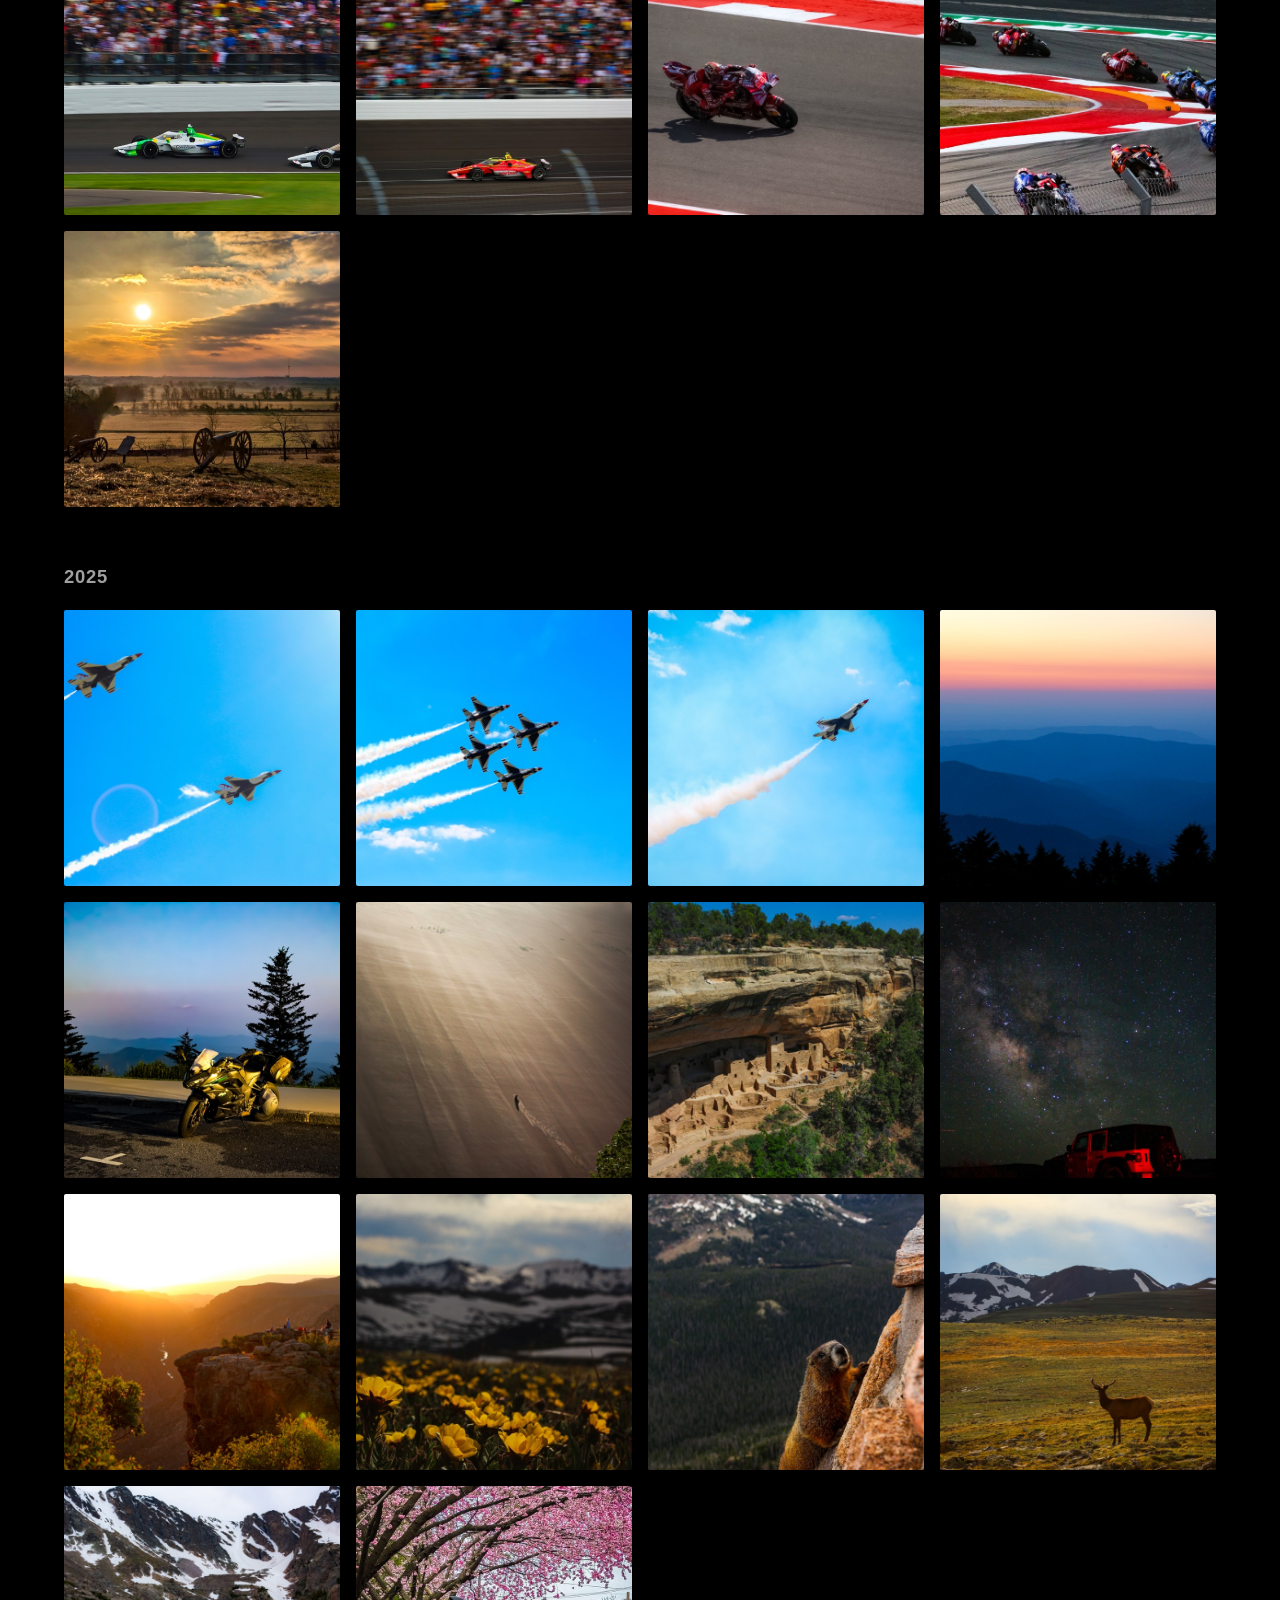
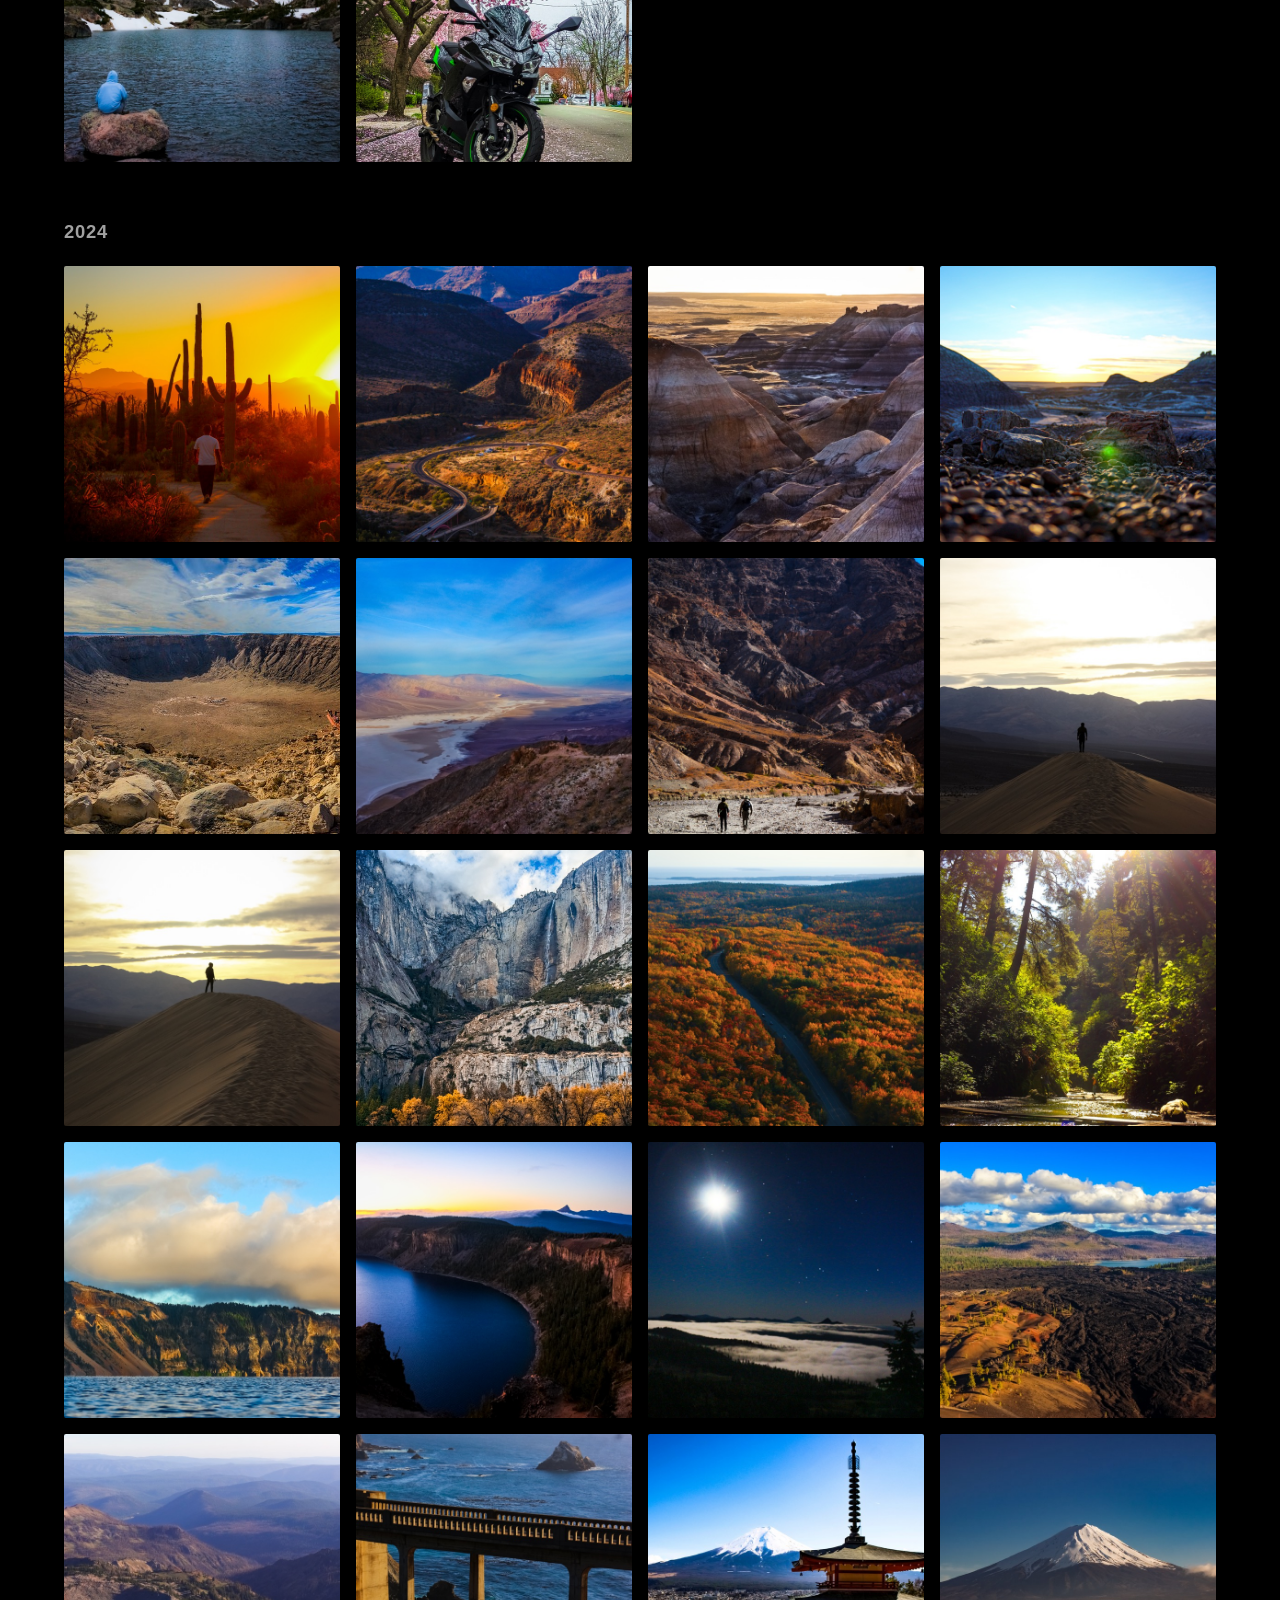
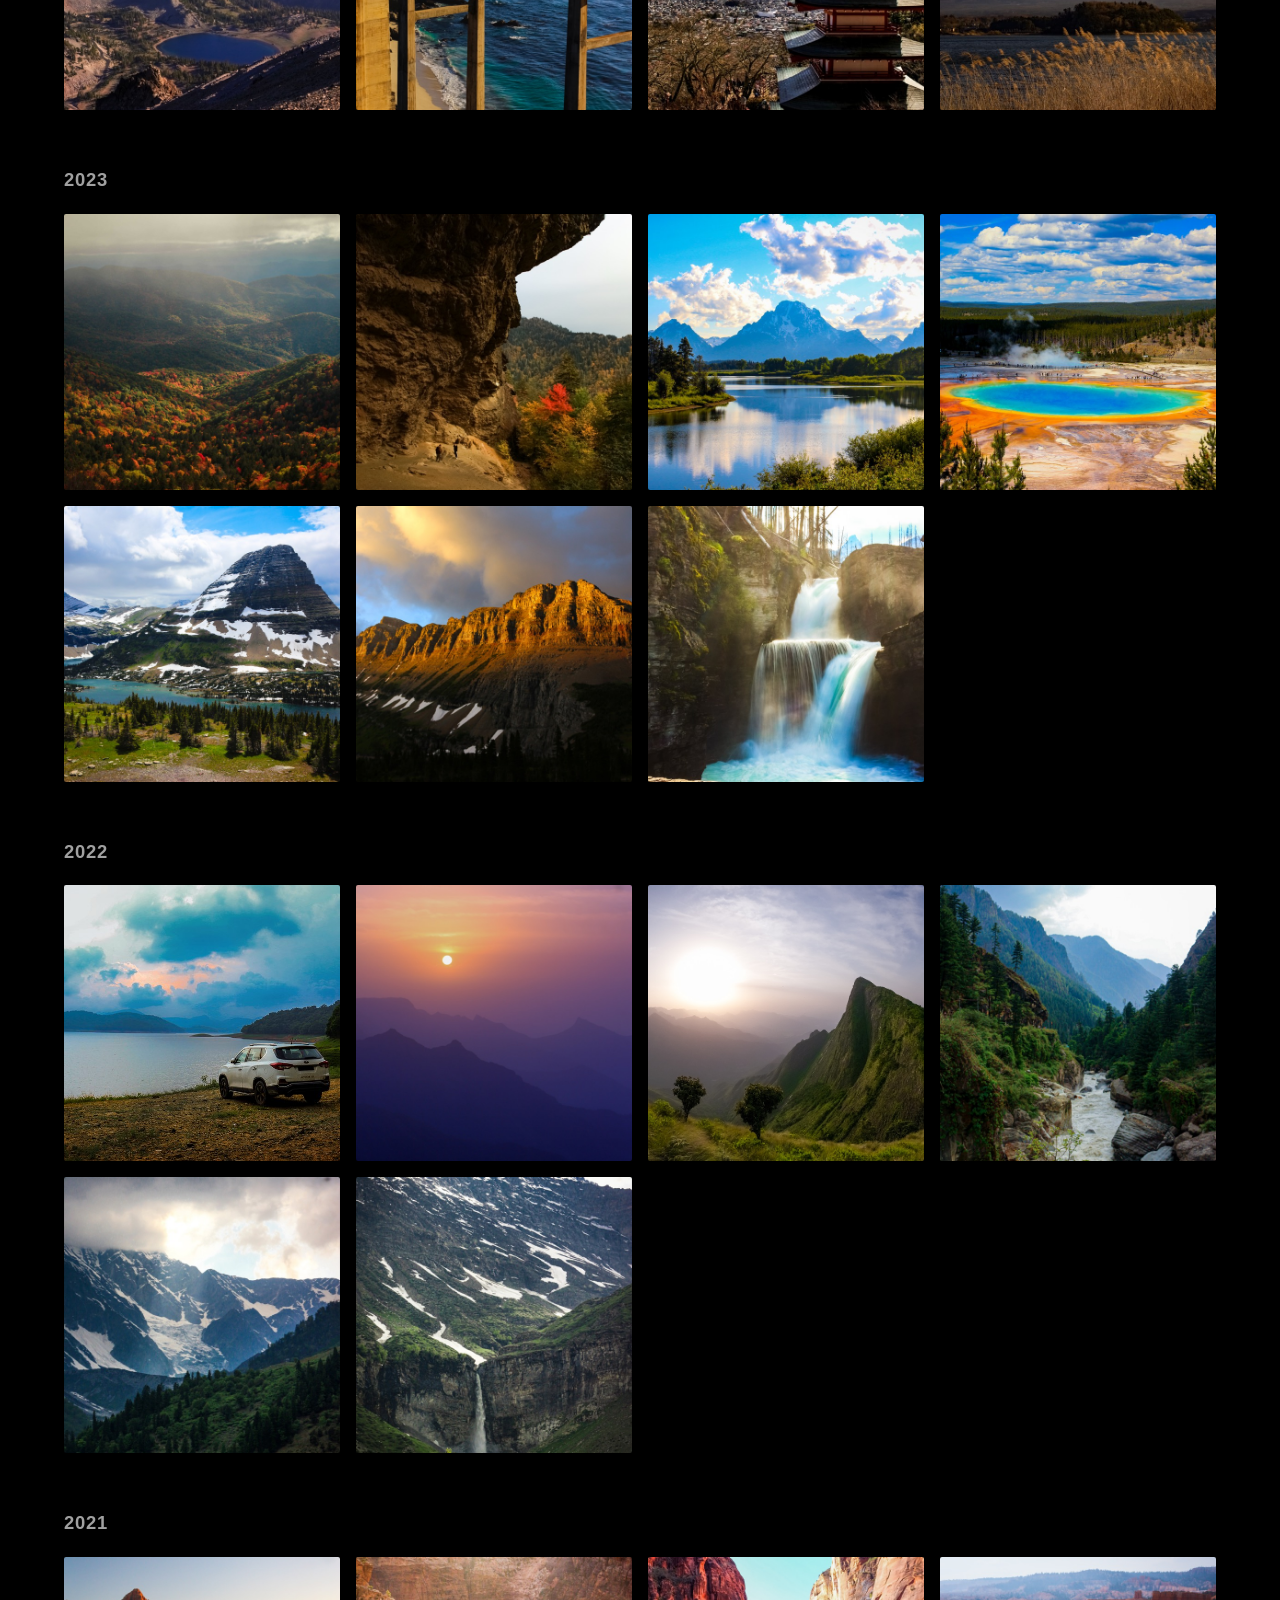
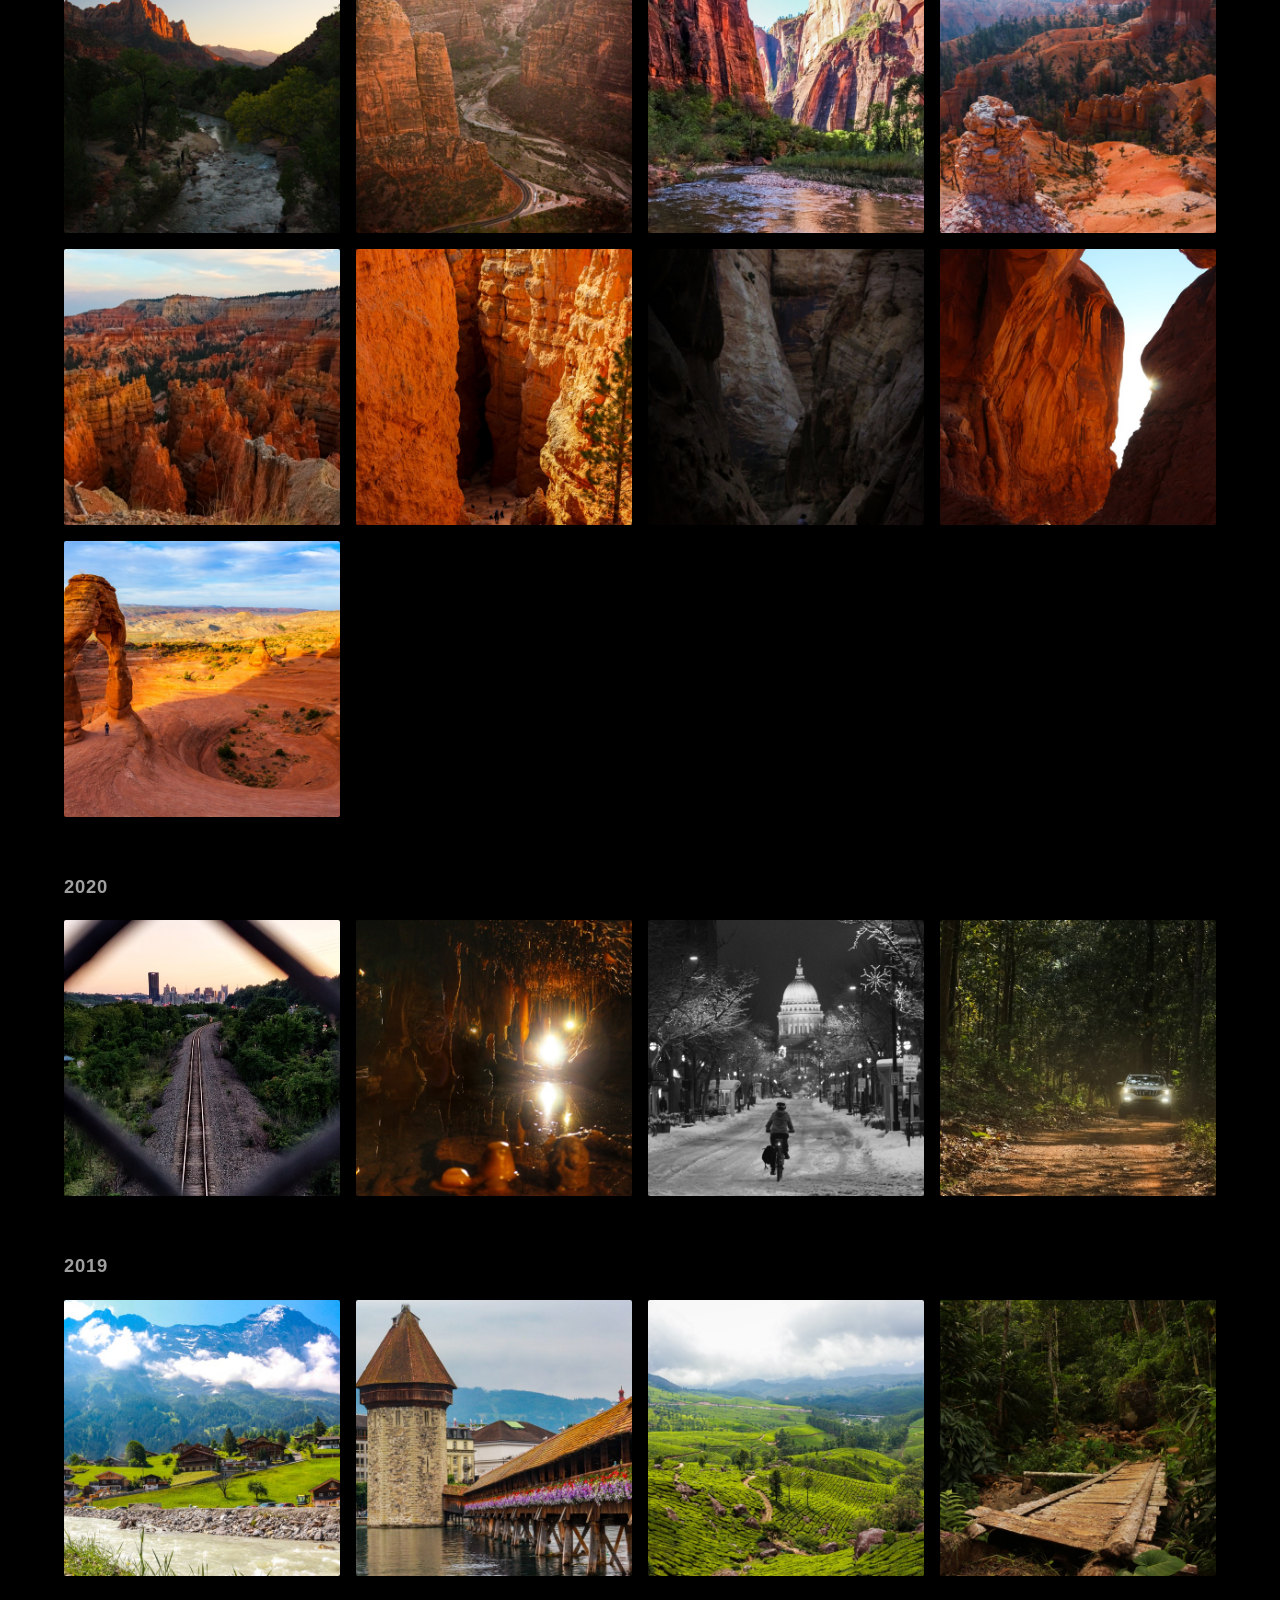
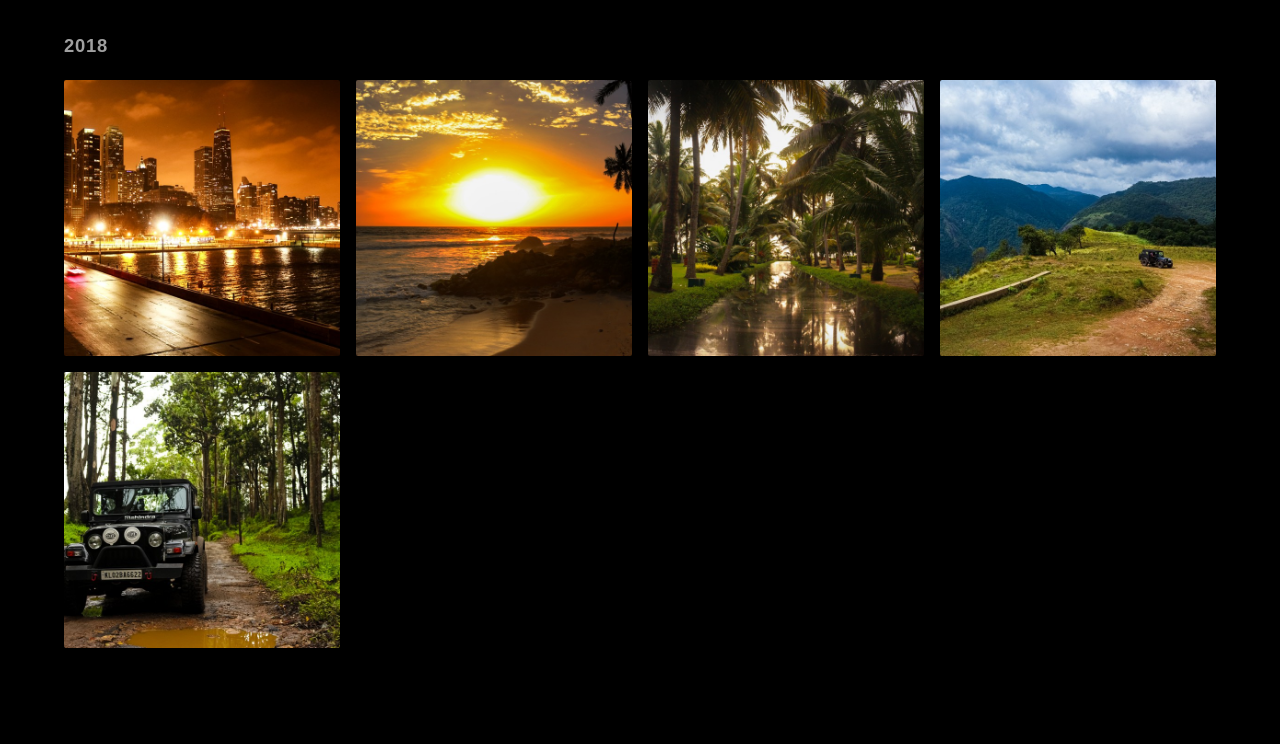
==== commit ba1bdbb3: "Support google maps location" ====
--- a/index.html
+++ b/index.html
@@ -36,10 +36,10 @@
       <div class="lightbox-details">
         <p class="lightbox-caption is-empty" id="lightbox-caption"></p>
         <div class="lightbox-meta">
-          <span class="lightbox-location" id="lightbox-location">
+          <a class="lightbox-location" id="lightbox-location" href="#" target="_blank" rel="noopener" title="Open in Google Maps">
             <svg class="pin-icon" viewBox="0 0 24 24" fill="none" stroke="currentColor" stroke-width="2" stroke-linecap="round" stroke-linejoin="round"><path d="M21 10c0 7-9 13-9 13s-9-6-9-13a9 9 0 0 1 18 0z"/><circle cx="12" cy="10" r="3"/></svg>
             <span id="lightbox-location-text"></span>
-          </span>
+          </a>
           <span class="lightbox-date" id="lightbox-date"></span>
         </div>
       </div>
--- a/style.css
+++ b/style.css
@@ -152,6 +152,20 @@
   font-weight: 500;
   line-height: 1.35;
   color: var(--text-primary);
+  text-decoration: none;
+}
+
+/* Overlay disables pointer events; re-enable the map link only while the
+   overlay is visible so the invisible link can't intercept tile clicks. */
+.grid-item:hover .grid-item-location,
+.grid-item:focus-visible .grid-item-location {
+  pointer-events: auto;
+}
+
+.grid-item-location:hover span:last-child,
+.grid-item-location:focus-visible span:last-child {
+  text-decoration: underline;
+  text-underline-offset: 3px;
 }
 
 .grid-item-location span:last-child {
@@ -273,6 +287,15 @@
   display: inline-flex;
   align-items: center;
   gap: 5px;
+  color: inherit;
+  text-decoration: none;
+}
+
+.lightbox-location:hover,
+.lightbox-location:focus-visible {
+  color: var(--text-primary);
+  text-decoration: underline;
+  text-underline-offset: 3px;
 }
 
 .pin-icon {
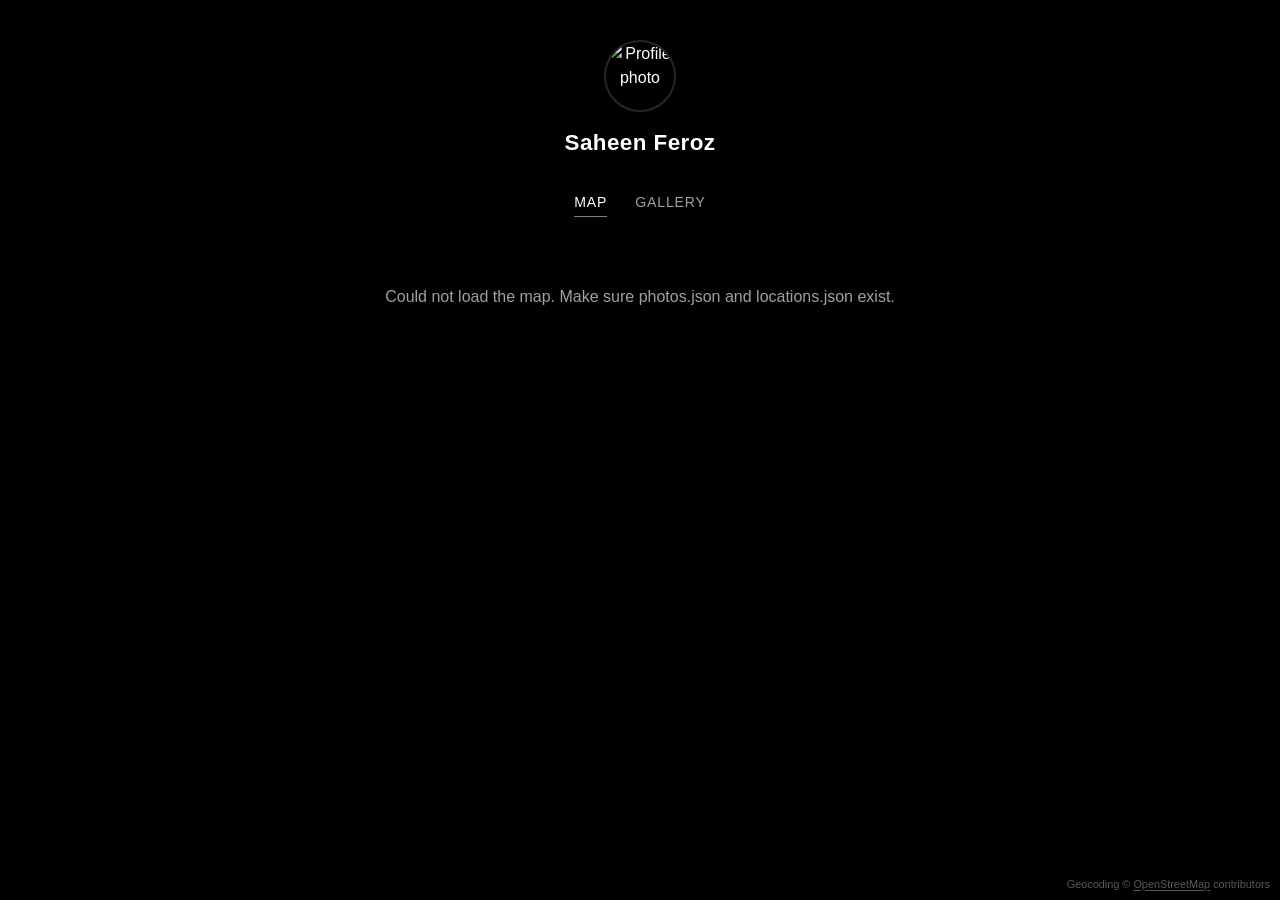
==== commit 673116d9: "Rename to travel portfolio" ====
--- a/index.html
+++ b/index.html
@@ -4,27 +4,35 @@
   <meta charset="UTF-8">
   <meta name="viewport" content="width=device-width, initial-scale=1.0">
   <meta name="google-site-verification" content="91hWo-KLIf22Oe8DgepBPAW7Q3AsirZHLwAqaSBdHmA" />
-  <title>Saheen Feroz — Photography</title>
-  <meta name="description" content="Photography portfolio by Saheen Feroz." />
-  <link rel="canonical" href="https://saheenferoz.github.io/" />
+  <title>Saheen Feroz — Travel</title>
+  <meta name="description" content="Travel portfolio by Saheen Feroz." />
+  <link rel="canonical" href="https://saheenferoz.github.io/travel-portfolio/" />
   <meta property="og:type" content="website" />
-  <meta property="og:url" content="https://saheenferoz.github.io/" />
-  <meta property="og:title" content="Saheen Feroz — Photography" />
-  <meta property="og:description" content="Photography portfolio by Saheen Feroz." />
-  <meta property="og:image" content="https://saheenferoz.github.io/avatar.jpg" />
+  <meta property="og:url" content="https://saheenferoz.github.io/travel-portfolio/" />
+  <meta property="og:title" content="Saheen Feroz — Travel" />
+  <meta property="og:description" content="Travel portfolio by Saheen Feroz." />
+  <meta property="og:image" content="https://saheenferoz.github.io/travel-portfolio/avatar.jpg" />
   <meta name="twitter:card" content="summary_large_image" />
   <link rel="stylesheet" href="style.css">
 </head>
-<body>
+<body class="map-page">
 
   <header class="profile-header">
     <img class="avatar" id="avatar" src="" alt="Profile photo">
     <h1 class="name" id="profile-name">Saheen Feroz</h1>
     <p class="tagline" id="profile-tagline"></p>
+    <nav class="site-nav" aria-label="Site">
+      <a class="site-nav-link is-active" href="./" aria-current="page">Map</a>
+      <a class="site-nav-link" href="gallery.html">Gallery</a>
+    </nav>
   </header>
 
-  <main>
-    <div class="photo-gallery" id="photo-gallery"></div>
+  <main class="map-main">
+    <div class="map-wrap" id="map" aria-label="World map of photo locations"></div>
+    <div class="map-tooltip" id="map-tooltip" role="status" aria-hidden="true"></div>
+    <p class="map-attribution">
+      Geocoding © <a href="https://www.openstreetmap.org/copyright" target="_blank" rel="noopener">OpenStreetMap</a> contributors
+    </p>
   </main>
 
   <div class="lightbox" id="lightbox" role="dialog" aria-modal="true" aria-label="Photo viewer">
@@ -46,6 +54,8 @@
     </div>
   </div>
 
-  <script src="script.js"></script>
+  <script src="vendor/d3.v7.min.js"></script>
+  <script src="vendor/topojson-client.min.js"></script>
+  <script src="map.js"></script>
 </body>
 </html>
--- a/style.css
+++ b/style.css
@@ -67,6 +67,37 @@
   line-height: 1.55;
 }
 
+/* ---- Site Nav ---- */
+
+.site-nav {
+  display: flex;
+  align-items: center;
+  gap: 28px;
+  margin-top: 22px;
+}
+
+.site-nav-link {
+  color: var(--text-secondary);
+  text-decoration: none;
+  font-size: 0.88rem;
+  font-weight: 500;
+  letter-spacing: 0.06em;
+  text-transform: uppercase;
+  padding-bottom: 3px;
+  border-bottom: 1px solid transparent;
+  transition: color 0.15s ease, border-color 0.15s ease;
+}
+
+.site-nav-link:hover,
+.site-nav-link:focus-visible {
+  color: var(--text-primary);
+}
+
+.site-nav-link.is-active {
+  color: var(--text-primary);
+  border-bottom-color: rgba(255, 255, 255, 0.5);
+}
+
 /* ---- Photo Grid ---- */
 
 main {
@@ -419,3 +450,157 @@
 body.lightbox-open {
   overflow: hidden;
 }
+
+/* ---- Map Page ---- */
+
+body.map-page {
+  display: flex;
+  flex-direction: column;
+  height: 100dvh;
+  overflow: hidden;
+}
+
+body.map-page .profile-header {
+  padding-top: 40px;
+  padding-bottom: 28px;
+  flex-shrink: 0;
+}
+
+body.map-page .avatar {
+  width: 72px;
+  height: 72px;
+  margin-bottom: 14px;
+}
+
+.map-main {
+  flex: 1;
+  min-height: 0;
+  width: 100%;
+  max-width: none;
+  margin: 0;
+  padding: 0;
+  position: relative;
+}
+
+.map-wrap {
+  width: 100%;
+  height: 100%;
+}
+
+.map-svg {
+  display: block;
+  cursor: grab;
+  touch-action: none;
+}
+
+.map-svg:active {
+  cursor: grabbing;
+}
+
+.map-sphere {
+  fill: none;
+  stroke: rgba(255, 255, 255, 0.22);
+  stroke-width: 1;
+  vector-effect: non-scaling-stroke;
+}
+
+.map-borders {
+  fill: none;
+  stroke: rgba(255, 255, 255, 0.45);
+  stroke-width: 1;
+  vector-effect: non-scaling-stroke;
+  stroke-linejoin: round;
+  stroke-linecap: round;
+}
+
+.map-pin {
+  cursor: pointer;
+}
+
+.map-pin-ring {
+  fill: none;
+  stroke: rgba(255, 255, 255, 0.85);
+  stroke-width: 1.5;
+  transition: stroke 0.15s ease;
+}
+
+.map-pin:hover .map-pin-ring,
+.map-pin:focus-visible .map-pin-ring {
+  stroke: #ffffff;
+  stroke-width: 2.5;
+}
+
+.map-pin:focus {
+  outline: none;
+}
+
+.map-pin-badge circle {
+  fill: #000000;
+  stroke: rgba(255, 255, 255, 0.85);
+  stroke-width: 1;
+}
+
+.map-pin-badge text {
+  fill: var(--text-primary);
+  font-size: 9px;
+  font-weight: 600;
+  text-anchor: middle;
+  dominant-baseline: central;
+  pointer-events: none;
+}
+
+.map-tooltip {
+  position: fixed;
+  top: 0;
+  left: 0;
+  z-index: 900;
+  background: rgba(20, 20, 20, 0.92);
+  border: 1px solid rgba(255, 255, 255, 0.15);
+  color: var(--text-primary);
+  font-size: 0.8rem;
+  line-height: 1.35;
+  padding: 6px 10px;
+  border-radius: 4px;
+  pointer-events: none;
+  opacity: 0;
+  transition: opacity 0.12s ease;
+  white-space: nowrap;
+}
+
+.map-tooltip.visible {
+  opacity: 1;
+}
+
+.map-attribution {
+  position: absolute;
+  right: 10px;
+  bottom: 8px;
+  margin: 0;
+  font-size: 0.68rem;
+  color: rgba(255, 255, 255, 0.35);
+  pointer-events: none;
+}
+
+.map-attribution a {
+  color: inherit;
+  text-decoration: underline;
+  text-underline-offset: 2px;
+  pointer-events: auto;
+}
+
+.map-attribution a:hover,
+.map-attribution a:focus-visible {
+  color: var(--text-secondary);
+}
+
+@media (max-width: 599px) {
+  body.map-page .profile-header {
+    padding-top: 32px;
+    padding-bottom: 22px;
+  }
+
+  .site-nav {
+    gap: 22px;
+    margin-top: 18px;
+  }
+}
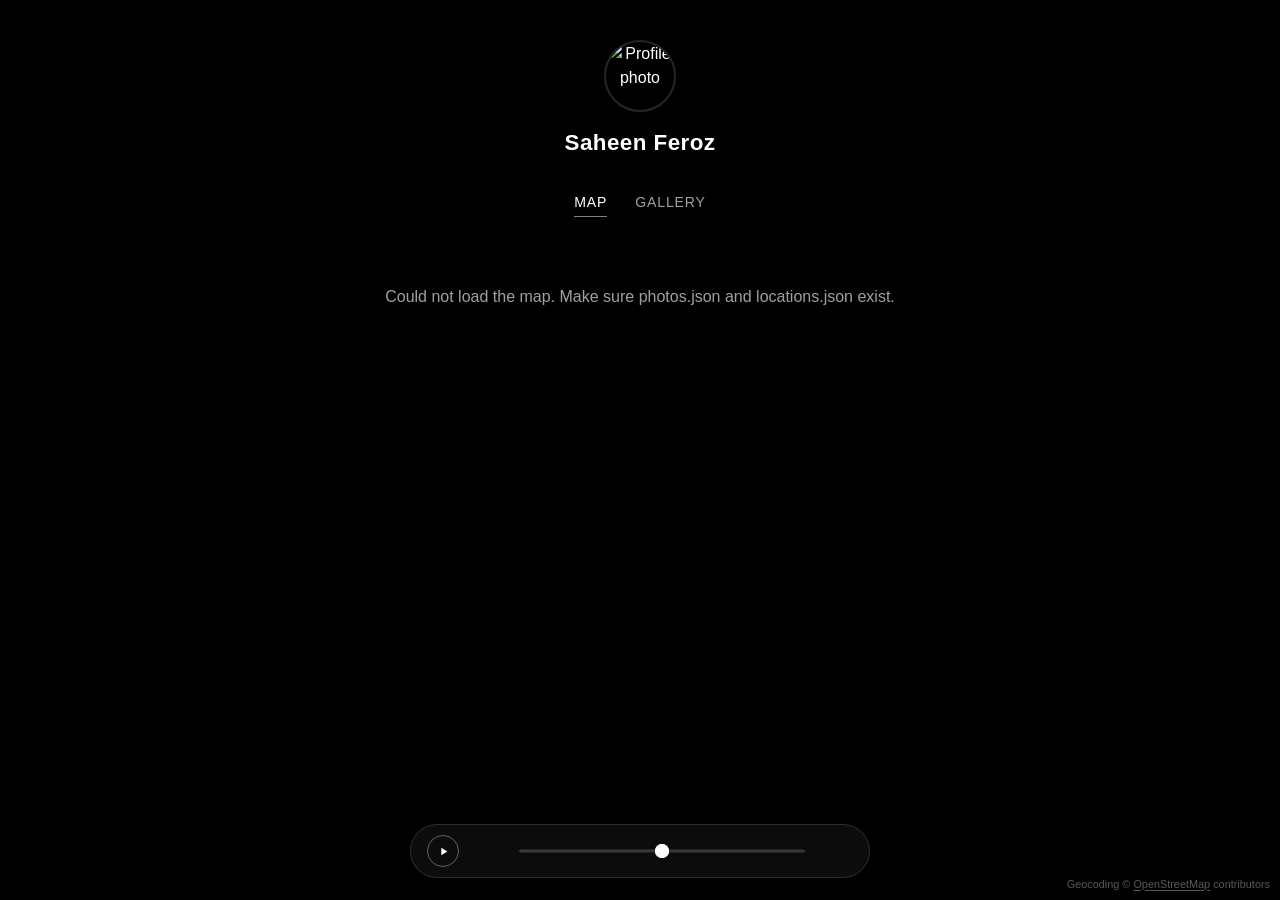
==== commit 1b173e31: "Implement slider" ====
--- a/index.html
+++ b/index.html
@@ -30,6 +30,20 @@
   <main class="map-main">
     <div class="map-wrap" id="map" aria-label="World map of photo locations"></div>
     <div class="map-tooltip" id="map-tooltip" role="status" aria-hidden="true"></div>
+    <div class="map-timeline" id="map-timeline" role="group" aria-label="Filter pins by year">
+      <button class="timeline-play" id="timeline-play" type="button" aria-label="Play timeline">
+        <svg class="icon-play" viewBox="0 0 24 24" fill="currentColor" aria-hidden="true"><path d="M8 5v14l11-7z"/></svg>
+        <svg class="icon-stop" viewBox="0 0 24 24" fill="currentColor" aria-hidden="true"><path d="M6 6h12v12H6z"/></svg>
+      </button>
+      <span class="timeline-year" id="timeline-label-start"></span>
+      <div class="timeline-track-wrap">
+        <div class="timeline-track" aria-hidden="true"></div>
+        <div class="timeline-fill" id="timeline-fill" aria-hidden="true"></div>
+        <input type="range" class="timeline-range" id="timeline-start" aria-label="Start year">
+        <input type="range" class="timeline-range" id="timeline-end" aria-label="End year">
+      </div>
+      <span class="timeline-year" id="timeline-label-end"></span>
+    </div>
     <p class="map-attribution">
       Geocoding © <a href="https://www.openstreetmap.org/copyright" target="_blank" rel="noopener">OpenStreetMap</a> contributors
     </p>
--- a/style.css
+++ b/style.css
@@ -571,6 +571,177 @@
   opacity: 1;
 }
 
+/* ---- Map Timeline ---- */
+
+.map-timeline {
+  position: absolute;
+  left: 50%;
+  bottom: 22px;
+  transform: translateX(-50%);
+  z-index: 800;
+  display: flex;
+  align-items: center;
+  gap: 12px;
+  width: min(460px, calc(100% - 32px));
+  padding: 10px 16px;
+  background: rgba(15, 15, 15, 0.82);
+  border: 1px solid rgba(255, 255, 255, 0.14);
+  border-radius: 999px;
+  backdrop-filter: blur(8px);
+  -webkit-backdrop-filter: blur(8px);
+}
+
+.timeline-play {
+  flex-shrink: 0;
+  width: 32px;
+  height: 32px;
+  display: flex;
+  align-items: center;
+  justify-content: center;
+  background: none;
+  border: 1px solid rgba(255, 255, 255, 0.35);
+  border-radius: 50%;
+  color: var(--text-primary);
+  cursor: pointer;
+  transition: border-color 0.15s ease, background-color 0.15s ease;
+}
+
+.timeline-play:hover,
+.timeline-play:focus-visible {
+  border-color: rgba(255, 255, 255, 0.8);
+  background: rgba(255, 255, 255, 0.08);
+}
+
+.timeline-play svg {
+  width: 13px;
+  height: 13px;
+}
+
+.timeline-play .icon-stop {
+  display: none;
+}
+
+.map-timeline.is-playing .timeline-play .icon-play {
+  display: none;
+}
+
+.map-timeline.is-playing .timeline-play .icon-stop {
+  display: block;
+}
+
+.timeline-year {
+  flex-shrink: 0;
+  min-width: 2.9em;
+  font-size: 0.78rem;
+  font-weight: 600;
+  font-variant-numeric: tabular-nums;
+  letter-spacing: 0.03em;
+  color: var(--text-secondary);
+  text-align: center;
+}
+
+.map-timeline.is-playing #timeline-label-end {
+  color: var(--text-primary);
+}
+
+.timeline-track-wrap {
+  position: relative;
+  flex: 1;
+  height: 28px;
+}
+
+.timeline-track,
+.timeline-fill {
+  position: absolute;
+  top: 50%;
+  transform: translateY(-50%);
+  height: 3px;
+  border-radius: 2px;
+  pointer-events: none;
+}
+
+.timeline-track {
+  left: 0;
+  right: 0;
+  background: rgba(255, 255, 255, 0.18);
+}
+
+.timeline-fill {
+  background: rgba(255, 255, 255, 0.85);
+  transition: left 0.15s ease, width 0.15s ease;
+}
+
+/* Two stacked native ranges make the dual slider: the inputs ignore pointer
+   events, their thumbs re-enable them, so each thumb is draggable while the
+   track underneath stays inert. */
+.timeline-range {
+  position: absolute;
+  inset: 0;
+  width: 100%;
+  height: 100%;
+  margin: 0;
+  background: none;
+  -webkit-appearance: none;
+  appearance: none;
+  pointer-events: none;
+}
+
+.timeline-range::-webkit-slider-thumb {
+  -webkit-appearance: none;
+  appearance: none;
+  width: 14px;
+  height: 14px;
+  border-radius: 50%;
+  background: #ffffff;
+  border: none;
+  cursor: grab;
+  pointer-events: auto;
+  transition: transform 0.12s ease;
+}
+
+.timeline-range::-webkit-slider-thumb:hover {
+  transform: scale(1.2);
+}
+
+.timeline-range::-webkit-slider-thumb:active {
+  cursor: grabbing;
+}
+
+.timeline-range::-moz-range-thumb {
+  width: 14px;
+  height: 14px;
+  border-radius: 50%;
+  background: #ffffff;
+  border: none;
+  cursor: grab;
+  pointer-events: auto;
+  transition: transform 0.12s ease;
+}
+
+.timeline-range::-moz-range-thumb:hover {
+  transform: scale(1.2);
+}
+
+.timeline-range::-moz-range-track {
+  background: none;
+}
+
+.timeline-range:focus {
+  outline: none;
+}
+
+.timeline-range:focus-visible::-webkit-slider-thumb {
+  box-shadow: 0 0 0 3px rgba(255, 255, 255, 0.35);
+}
+
+.timeline-range:focus-visible::-moz-range-thumb {
+  box-shadow: 0 0 0 3px rgba(255, 255, 255, 0.35);
+}
+
+.map-pin.is-hidden {
+  pointer-events: none;
+}
+
 .map-attribution {
   position: absolute;
   right: 10px;
@@ -603,4 +774,11 @@
     gap: 22px;
     margin-top: 18px;
   }
-}
+
+  /* Keep the timeline pill clear of the attribution line. */
+  .map-timeline {
+    bottom: 30px;
+    gap: 9px;
+    padding: 8px 12px;
+  }
+}
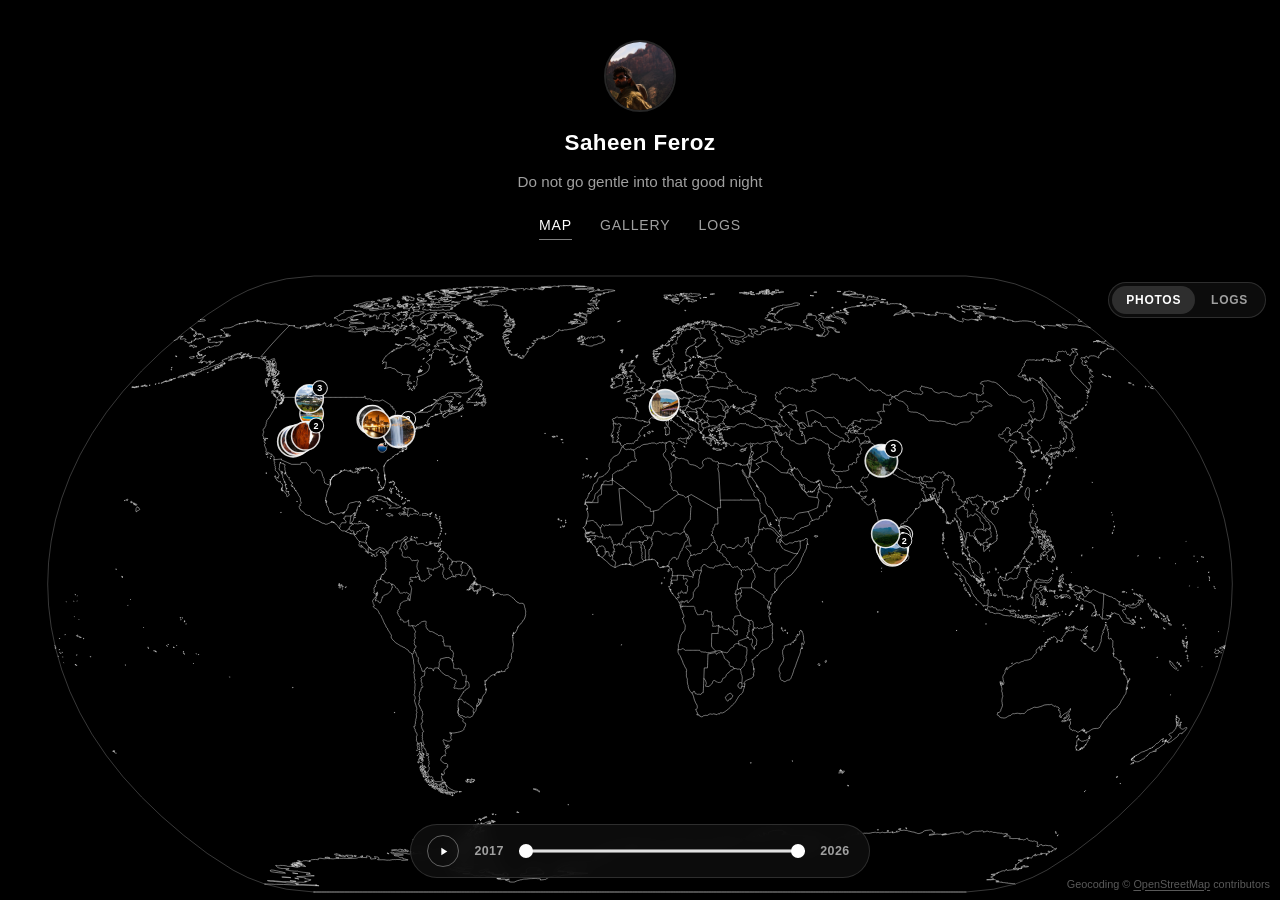
==== commit 30e523ae: "Implement logs" ====
--- a/index.html
+++ b/index.html
@@ -24,12 +24,17 @@
     <nav class="site-nav" aria-label="Site">
       <a class="site-nav-link is-active" href="./" aria-current="page">Map</a>
       <a class="site-nav-link" href="gallery.html">Gallery</a>
+      <a class="site-nav-link" href="logs.html">Logs</a>
     </nav>
   </header>
 
   <main class="map-main">
     <div class="map-wrap" id="map" aria-label="World map of photo locations"></div>
     <div class="map-tooltip" id="map-tooltip" role="status" aria-hidden="true"></div>
+    <div class="map-mode" role="group" aria-label="Map contents">
+      <button class="map-mode-btn is-active" id="mode-photos" type="button" aria-pressed="true">Photos</button>
+      <button class="map-mode-btn" id="mode-logs" type="button" aria-pressed="false">Logs</button>
+    </div>
     <div class="map-timeline" id="map-timeline" role="group" aria-label="Filter pins by year">
       <button class="timeline-play" id="timeline-play" type="button" aria-label="Play timeline">
         <svg class="icon-play" viewBox="0 0 24 24" fill="currentColor" aria-hidden="true"><path d="M8 5v14l11-7z"/></svg>
@@ -48,6 +53,13 @@
       Geocoding © <a href="https://www.openstreetmap.org/copyright" target="_blank" rel="noopener">OpenStreetMap</a> contributors
     </p>
   </main>
+
+  <aside class="log-panel" id="log-panel" aria-labelledby="log-panel-title">
+    <button class="log-panel-close" id="log-panel-close" aria-label="Close log">&times;</button>
+    <h2 class="log-panel-title" id="log-panel-title"></h2>
+    <p class="log-panel-subtitle" id="log-panel-subtitle"></p>
+    <div class="log-panel-body" id="log-panel-body"></div>
+  </aside>
 
   <div class="lightbox" id="lightbox" role="dialog" aria-modal="true" aria-label="Photo viewer">
     <button class="lightbox-close" id="lightbox-close" aria-label="Close">&times;</button>
@@ -70,6 +82,7 @@
 
   <script src="vendor/d3.v7.min.js"></script>
   <script src="vendor/topojson-client.min.js"></script>
+  <script src="logs-card.js"></script>
   <script src="map.js"></script>
 </body>
 </html>
--- a/style.css
+++ b/style.css
@@ -742,6 +742,150 @@
   pointer-events: none;
 }
 
+/* ---- Map Mode Toggle ---- */
+
+.map-mode {
+  position: absolute;
+  top: 14px;
+  right: 14px;
+  z-index: 800;
+  display: flex;
+  gap: 2px;
+  padding: 3px;
+  background: rgba(15, 15, 15, 0.82);
+  border: 1px solid rgba(255, 255, 255, 0.14);
+  border-radius: 999px;
+  backdrop-filter: blur(8px);
+  -webkit-backdrop-filter: blur(8px);
+}
+
+.map-mode-btn {
+  padding: 5px 14px;
+  background: none;
+  border: none;
+  border-radius: 999px;
+  color: var(--text-secondary);
+  font: inherit;
+  font-size: 0.75rem;
+  font-weight: 600;
+  letter-spacing: 0.06em;
+  text-transform: uppercase;
+  cursor: pointer;
+  transition: color 0.15s ease, background-color 0.15s ease;
+}
+
+.map-mode-btn:hover,
+.map-mode-btn:focus-visible {
+  color: var(--text-primary);
+}
+
+.map-mode-btn.is-active {
+  background: rgba(255, 255, 255, 0.14);
+  color: var(--text-primary);
+}
+
+.map-log-dot {
+  fill: rgba(255, 255, 255, 0.9);
+  pointer-events: none;
+}
+
+.map-log-pin .map-pin-ring {
+  fill: rgba(0, 0, 0, 0.55);
+}
+
+/* ---- Map Log Panel ---- */
+
+.log-panel {
+  position: fixed;
+  top: 0;
+  right: 0;
+  z-index: 850;
+  display: flex;
+  flex-direction: column;
+  width: min(380px, 100%);
+  height: 100dvh;
+  padding: 26px 24px 32px;
+  overflow-y: auto;
+  overscroll-behavior: contain;
+  background: rgba(12, 12, 12, 0.94);
+  border-left: 1px solid rgba(255, 255, 255, 0.12);
+  backdrop-filter: blur(12px);
+  -webkit-backdrop-filter: blur(12px);
+  visibility: hidden;
+  transform: translateX(100%);
+  transition: transform 0.28s cubic-bezier(0.22, 0.61, 0.36, 1),
+    visibility 0.28s;
+}
+
+.log-panel.is-open {
+  visibility: visible;
+  transform: translateX(0);
+}
+
+.log-panel-close {
+  position: absolute;
+  top: 14px;
+  right: 16px;
+  width: 32px;
+  height: 32px;
+  background: none;
+  border: none;
+  color: var(--text-secondary);
+  font-size: 1.7rem;
+  line-height: 1;
+  cursor: pointer;
+  transition: color 0.15s ease;
+}
+
+.log-panel-close:hover,
+.log-panel-close:focus-visible {
+  color: var(--text-primary);
+}
+
+.log-panel-title {
+  font-size: 1.15rem;
+  font-weight: 600;
+  letter-spacing: 0.01em;
+  padding-right: 36px;
+}
+
+.log-panel-subtitle {
+  margin-top: 3px;
+  font-size: 0.8rem;
+  color: var(--text-secondary);
+  letter-spacing: 0.04em;
+  text-transform: uppercase;
+}
+
+.log-panel-body {
+  margin-top: 20px;
+}
+
+@media (prefers-reduced-motion: reduce) {
+  .log-panel {
+    transition: none;
+  }
+}
+
+@media (max-width: 599px) {
+  .log-panel {
+    top: auto;
+    bottom: 0;
+    width: 100%;
+    height: auto;
+    max-height: 70dvh;
+    padding: 22px 18px 28px;
+    border-left: none;
+    border-top: 1px solid rgba(255, 255, 255, 0.12);
+    border-radius: 14px 14px 0 0;
+    transform: translateY(100%);
+  }
+
+  .log-panel.is-open {
+    transform: translateY(0);
+  }
+}
+
 .map-attribution {
   position: absolute;
   right: 10px;
@@ -781,4 +925,340 @@
     gap: 9px;
     padding: 8px 12px;
   }
-}
+
+  .map-mode {
+    top: 10px;
+    right: 10px;
+  }
+
+  .map-mode-btn {
+    padding: 5px 11px;
+    font-size: 0.7rem;
+  }
+}
+
+/* ---- Logs ---- */
+
+.log-content {
+  display: flex;
+  flex-direction: column;
+  gap: 56px;
+  max-width: 46rem;
+  margin-inline: auto;
+}
+
+.log-country-heading {
+  font-size: 0.78rem;
+  font-weight: 600;
+  letter-spacing: 0.16em;
+  text-transform: uppercase;
+  color: var(--text-secondary);
+  padding-bottom: 10px;
+  margin-bottom: 30px;
+  border-bottom: 1px solid rgba(255, 255, 255, 0.12);
+}
+
+.log-region + .log-region {
+  margin-top: 44px;
+}
+
+.log-region-heading {
+  font-size: 1.5rem;
+  font-weight: 600;
+  letter-spacing: 0.01em;
+}
+
+.log-area-heading {
+  font-size: 1rem;
+  font-weight: 600;
+  letter-spacing: 0.02em;
+}
+
+/* Section anchors are quiet until hovered; the link is for copying, not decoration. */
+.log-anchor {
+  color: inherit;
+  text-decoration: none;
+}
+
+.log-anchor:hover,
+.log-anchor:focus-visible {
+  text-decoration: underline;
+  text-underline-offset: 4px;
+  text-decoration-color: rgba(255, 255, 255, 0.35);
+}
+
+.log-group {
+  margin-top: 24px;
+}
+
+.log-section + .log-section {
+  margin-top: 20px;
+}
+
+.log-section-label {
+  font-size: 0.68rem;
+  font-weight: 600;
+  letter-spacing: 0.14em;
+  text-transform: uppercase;
+  color: var(--text-secondary);
+  margin-bottom: 8px;
+}
+
+.log-entries {
+  list-style: none;
+  display: flex;
+  flex-direction: column;
+  gap: 12px;
+}
+
+.log-entry {
+  padding-left: 14px;
+  border-left: 1px solid rgba(255, 255, 255, 0.14);
+}
+
+.log-entry-head,
+.log-item-head {
+  display: flex;
+  align-items: baseline;
+  flex-wrap: wrap;
+  gap: 8px;
+}
+
+.log-entry-name {
+  font-size: 0.98rem;
+  font-weight: 500;
+}
+
+.log-entry-note,
+.log-item-note {
+  font-size: 0.87rem;
+  line-height: 1.5;
+  color: var(--text-secondary);
+  margin-top: 2px;
+}
+
+.log-items {
+  list-style: none;
+  margin-top: 8px;
+  display: flex;
+  flex-direction: column;
+  gap: 7px;
+}
+
+.log-item-name {
+  font-size: 0.88rem;
+  color: rgba(255, 255, 255, 0.82);
+}
+
+.log-item-name::before {
+  content: "— ";
+  color: var(--text-secondary);
+}
+
+.log-verdict {
+  flex-shrink: 0;
+  padding: 1px 7px;
+  border: 1px solid currentColor;
+  border-radius: 999px;
+  font-size: 0.64rem;
+  font-weight: 600;
+  letter-spacing: 0.08em;
+  text-transform: uppercase;
+  white-space: nowrap;
+}
+
+.log-verdict.is-repeat {
+  color: #6fcf8f;
+}
+
+.log-verdict.is-fine {
+  color: #9a9a9a;
+}
+
+.log-verdict.is-skip {
+  color: #e08278;
+}
+
+.log-thumbs {
+  display: flex;
+  flex-wrap: wrap;
+  align-items: center;
+  gap: 6px;
+  margin: 12px 0 16px;
+}
+
+.log-thumb {
+  width: 62px;
+  height: 62px;
+  padding: 0;
+  background: rgba(255, 255, 255, 0.05);
+  border: none;
+  border-radius: 5px;
+  overflow: hidden;
+  cursor: pointer;
+  opacity: 0.85;
+  transition: opacity 0.15s ease, transform 0.15s ease;
+}
+
+.log-thumb:hover,
+.log-thumb:focus-visible {
+  opacity: 1;
+  transform: scale(1.05);
+}
+
+.log-thumb img {
+  width: 100%;
+  height: 100%;
+  object-fit: cover;
+  display: block;
+}
+
+.log-thumbs-more {
+  font-size: 0.75rem;
+  color: var(--text-secondary);
+}
+
+.log-empty {
+  color: var(--text-secondary);
+  text-align: center;
+  padding: 40px;
+}
+
+/* ---- Logs index and per-region pages ---- */
+
+.log-index-list {
+  list-style: none;
+}
+
+.log-index-item + .log-index-item {
+  border-top: 1px solid rgba(255, 255, 255, 0.08);
+}
+
+.log-index-link {
+  display: flex;
+  align-items: baseline;
+  justify-content: space-between;
+  gap: 16px;
+  padding: 15px 4px;
+  color: inherit;
+  text-decoration: none;
+  transition: padding 0.15s ease, color 0.15s ease;
+}
+
+.log-index-link:hover,
+.log-index-link:focus-visible {
+  padding-left: 10px;
+}
+
+.log-index-name {
+  font-size: 1.05rem;
+  font-weight: 500;
+}
+
+.log-index-count {
+  font-size: 0.76rem;
+  letter-spacing: 0.04em;
+  color: var(--text-secondary);
+  white-space: nowrap;
+}
+
+.log-page {
+  display: flex;
+  flex-direction: column;
+  gap: 22px;
+}
+
+.log-back {
+  align-self: flex-start;
+  font-size: 0.74rem;
+  font-weight: 500;
+  letter-spacing: 0.14em;
+  text-transform: uppercase;
+  color: var(--text-secondary);
+  text-decoration: none;
+  transition: color 0.15s ease;
+}
+
+.log-back::before {
+  content: "\2190";
+  margin-right: 8px;
+}
+
+.log-back:hover,
+.log-back:focus-visible {
+  color: var(--text-primary);
+}
+
+.log-region-eyebrow {
+  font-size: 0.72rem;
+  font-weight: 600;
+  letter-spacing: 0.16em;
+  text-transform: uppercase;
+  color: var(--text-secondary);
+  margin-bottom: 6px;
+}
+
+.log-pager {
+  display: flex;
+  justify-content: space-between;
+  gap: 16px;
+  margin-top: 18px;
+  padding-top: 24px;
+  border-top: 1px solid rgba(255, 255, 255, 0.12);
+}
+
+.log-pager-link {
+  display: flex;
+  flex-direction: column;
+  gap: 3px;
+  max-width: 46%;
+  color: inherit;
+  text-decoration: none;
+}
+
+.log-pager-link:last-child {
+  align-items: flex-end;
+  text-align: right;
+}
+
+.log-pager-link.is-empty {
+  pointer-events: none;
+}
+
+.log-pager-label {
+  font-size: 0.66rem;
+  font-weight: 600;
+  letter-spacing: 0.14em;
+  text-transform: uppercase;
+  color: var(--text-secondary);
+}
+
+.log-pager-name {
+  font-size: 0.95rem;
+  font-weight: 500;
+}
+
+.log-pager-link:hover .log-pager-name,
+.log-pager-link:focus-visible .log-pager-name {
+  text-decoration: underline;
+  text-underline-offset: 4px;
+}
+
+@media (max-width: 599px) {
+  .log-content {
+    gap: 44px;
+  }
+
+  .log-region-heading {
+    font-size: 1.3rem;
+  }
+
+  .log-index-name {
+    font-size: 0.98rem;
+  }
+
+  .log-thumb {
+    width: 54px;
+    height: 54px;
+  }
+}
